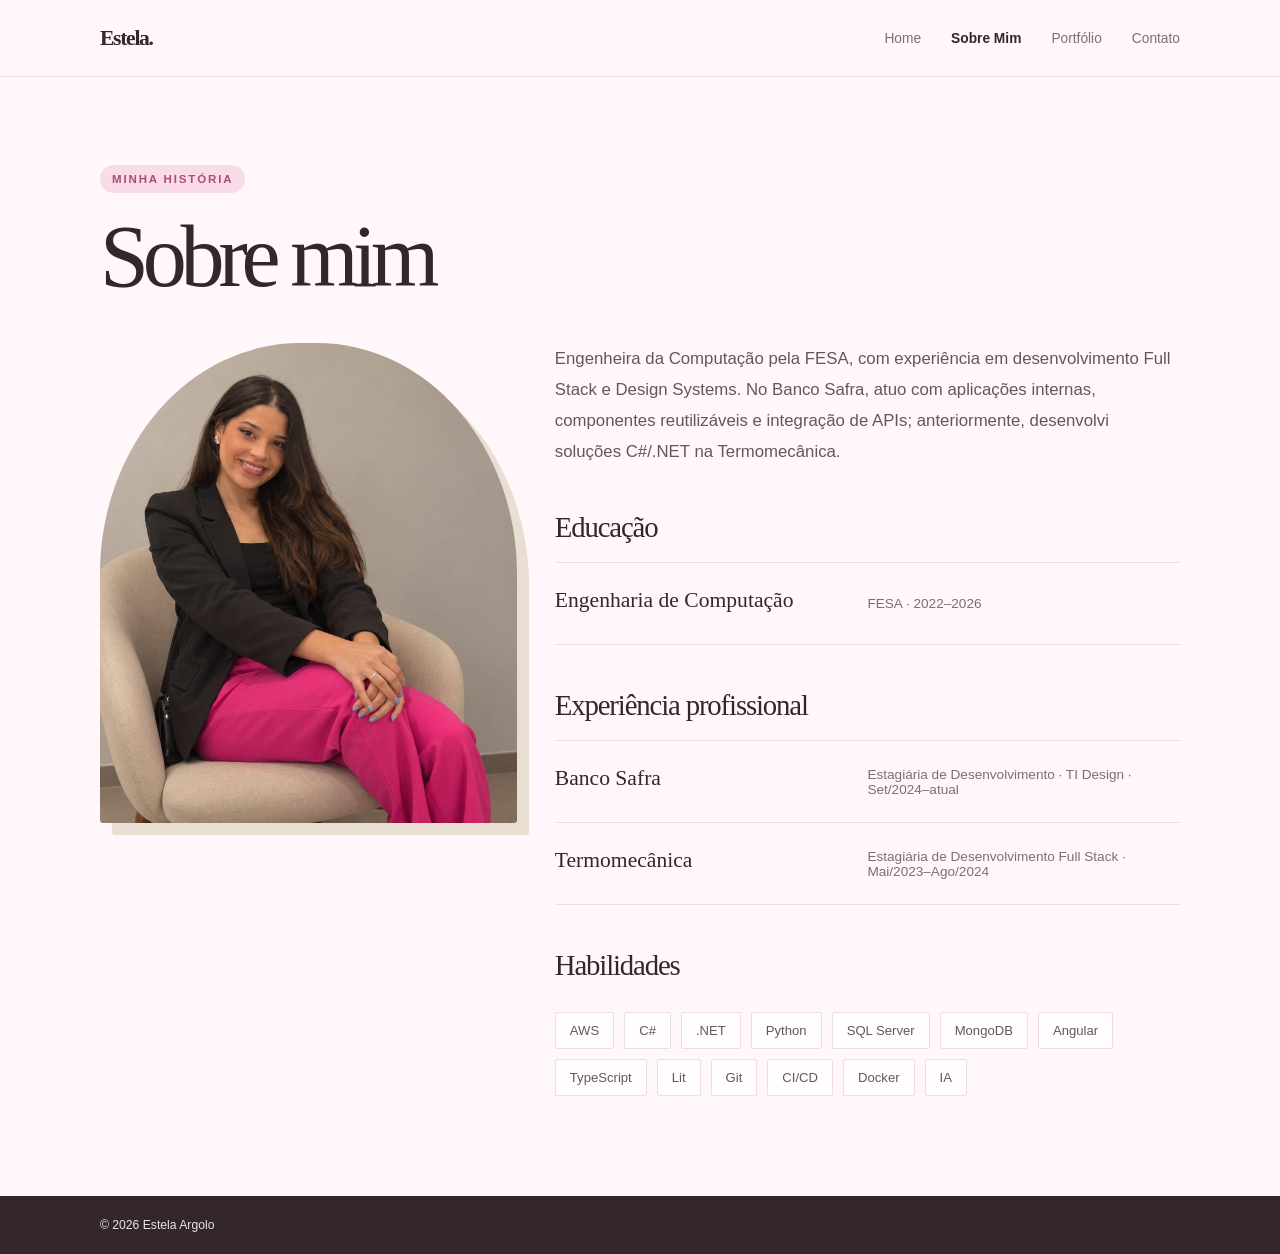
==== about.html @ c6b16951 "Atualiza conteúdo e layout do portfolio" ====
<!DOCTYPE html>
<html lang="pt-BR">
<head>
    <meta charset="UTF-8">
    <meta name="viewport" content="width=device-width, initial-scale=1.0">
    <meta name="theme-color" content="#fff7fa">
    <meta name="description" content="Conheça a trajetória, experiência e habilidades de Estela Argolo.">
    <title>Sobre — Estela Argolo</title>
    <link rel="stylesheet" href="styles.css">
</head>
<body>
    <a class="skip-link" href="#conteudo">Pular para o conteúdo</a>
    <header class="site-header">
        <nav class="navigation container" aria-label="Navegação principal">
            <a class="brand" href="index.html" aria-label="Estela Argolo, início">Estela.</a>
            <ul class="nav-links">
                <li><a href="index.html">Home</a></li>
                <li><a href="about.html" aria-current="page">Sobre Mim</a></li>
                <li><a href="work.html">Portfólio</a></li>
                <li><a href="contact.html">Contato</a></li>
            </ul>
        </nav>
    </header>

    <main class="container page-main" id="conteudo">
        <header class="page-heading">
            <p class="section-kicker">Minha história</p>
            <h1>Sobre mim</h1>
        </header>
        <section class="about-layout" aria-labelledby="about-title">
            <h2 class="visually-hidden" id="about-title">Conheça Estela</h2>
            <img class="about-photo" src="assets/sobremim.jpeg" alt="Estela sentada em uma poltrona, vestindo blazer preto e calça rosa">
            <div class="about-details">
                <p class="about-copy">Engenheira da Computação pela FESA, com experiência em desenvolvimento Full Stack e Design Systems. No Banco Safra, atuo com aplicações internas, componentes reutilizáveis e integração de APIs; anteriormente, desenvolvi soluções C#/.NET na Termomecânica.</p>
                <h2 class="subheading">Educação</h2>
                <div class="experience-list">
                    <article class="experience-row">
                        <h3>Engenharia de Computação</h3>
                        <p>FESA · 2022–2026</p>
                    </article>
                </div>
                <h2 class="subheading">Experiência profissional</h2>
                <div class="experience-list">
                    <article class="experience-row">
                        <h3>Banco Safra</h3>
                        <p>Estagiária de Desenvolvimento · TI Design · Set/2024–atual</p>
                    </article>
                    <article class="experience-row">
                        <h3>Termomecânica</h3>
                        <p>Estagiária de Desenvolvimento Full Stack · Mai/2023–Ago/2024</p>
                    </article>
                </div>
                <h2 class="subheading">Habilidades</h2>
                <div class="skill-list" aria-label="Habilidades">
                    <span>AWS</span>
                    <span>C#</span>
                    <span>.NET</span>
                    <span>Python</span>
                    <span>SQL Server</span>
                    <span>MongoDB</span>
                    <span>Angular</span>
                    <span>TypeScript</span>
                    <span>Lit</span>
                    <span>Git</span>
                    <span>CI/CD</span>
                    <span>Docker</span>
                    <span>IA</span>
                </div>
            </div>
        </section>
    </main>

    <footer class="site-footer">
        <div class="container footer-inner">
            <p>© 2026 Estela Argolo</p>
        </div>
    </footer>
</body>
</html>
---- styles.css ----
:root {
            color-scheme: light;
            --paper: #fff7fa;
            --surface: #fffdfd;
            --ink: #34262d;
            --muted: #806d77;
            --line: #eedde5;
            --accent: #f2b9ce;
            --accent-strong: #e77ca3;
            --accent-dark: #a94f74;
            --sand: #e8ded1;
            --sand-light: #f4eee7;
            --serif: Georgia, "Times New Roman", serif;
            --sans: "Segoe UI", Arial, sans-serif;
            --content: 1080px;
        }

        *, *::before, *::after {
            box-sizing: border-box;
        }

        html {
            scroll-behavior: smooth;
            scroll-padding-top: 90px;
        }

        body {
            margin: 0;
            background: var(--paper);
            color: var(--ink);
            font-family: var(--sans);
            -webkit-font-smoothing: antialiased;
        }

        a {
            color: inherit;
        }

        a:focus-visible {
            outline: 3px solid var(--accent-dark);
            outline-offset: 4px;
        }

        .skip-link {
            position: absolute;
            top: 12px;
            left: 12px;
            z-index: 5;
            transform: translateY(-160%);
            padding: 10px 14px;
            background: var(--ink);
            color: white;
        }

        .skip-link:focus {
            transform: translateY(0);
        }

        .container {
            width: min(var(--content), calc(100% - 64px));
            margin-inline: auto;
        }

        .site-header {
            position: sticky;
            top: 0;
            z-index: 4;
            border-bottom: 1px solid rgb(32 34 31 / 9%);
            background: rgb(255 247 250 / 92%);
            backdrop-filter: blur(14px);
        }

        .navigation {
            min-height: 76px;
            display: flex;
            align-items: center;
            justify-content: space-between;
            gap: 24px;
        }

        .brand {
            text-decoration: none;
            font-family: var(--serif);
            font-size: 1.35rem;
            font-weight: 700;
            letter-spacing: -0.06em;
        }

        .nav-links {
            display: flex;
            align-items: center;
            gap: clamp(14px, 2.4vw, 30px);
            margin: 0;
            padding: 0;
            list-style: none;
        }

        .nav-links a {
            color: var(--muted);
            font-size: 0.86rem;
            text-decoration: none;
            transition: color 160ms ease;
        }

        .nav-links a:hover {
            color: var(--ink);
        }

        .nav-links a[aria-current="page"] {
            color: var(--ink);
            font-weight: 700;
        }

        .content-section {
            position: relative;
            padding-block: 82px;
            border-top: 1px solid var(--line);
        }

        .soft-section {
            background: linear-gradient(120deg, #f8edf0, var(--sand-light));
        }

        .section-heading {
            display: flex;
            align-items: end;
            justify-content: space-between;
            gap: 24px;
            margin-bottom: 36px;
        }

        .section-heading h2 {
            margin: 0;
            font-family: var(--serif);
            font-size: clamp(2.35rem, 5vw, 3.7rem);
            font-weight: 400;
            letter-spacing: -0.06em;
            line-height: 1;
        }

        .section-kicker,
        .eyebrow {
            width: fit-content;
            padding: 8px 12px;
            border-radius: 999px;
            background: #f9dce7;
        }

        .text-link {
            display: inline-flex;
            align-items: center;
            gap: 8px;
            color: var(--accent-dark);
            font-size: 0.86rem;
            font-weight: 650;
            text-decoration-thickness: 1px;
            text-underline-offset: 4px;
        }

        .button-disabled {
            border-color: var(--line);
            background: transparent;
            color: var(--muted);
            cursor: not-allowed;
        }

        .trajectory-grid {
            display: grid;
            grid-template-columns: repeat(2, minmax(0, 1fr));
            gap: 54px;
        }

        .trajectory-column > h3 {
            margin: 0 0 18px;
            font-family: var(--serif);
            font-size: 1.8rem;
            font-weight: 400;
            letter-spacing: -0.04em;
        }

        .timeline-entry {
            position: relative;
            padding: 18px 0;
            padding-left: 16px;
            border-top: 1px solid var(--line);
        }

        .timeline-entry::before {
            position: absolute;
            top: 21px;
            left: 0;
            width: 6px;
            height: 6px;
            border-radius: 50%;
            background: var(--accent-strong);
            content: "";
        }

        .timeline-entry h4 {
            margin: 0 0 7px;
            font-size: 1rem;
            font-weight: 650;
        }

        .timeline-entry p {
            margin: 0;
            color: var(--muted);
            font-size: 0.87rem;
            line-height: 1.6;
        }

        .service-grid {
            display: grid;
            grid-template-columns: repeat(3, minmax(0, 1fr));
            gap: 16px;
        }

        .service-card {
            position: relative;
            min-height: 220px;
            padding: 26px;
            border: 1px solid var(--line);
            background: linear-gradient(145deg, #fffdfd 55%, #fceaf0 78%, var(--sand-light));
            transition: transform 180ms ease, border-color 180ms ease;
        }

        .service-card:hover {
            transform: translateY(-4px);
            border-color: var(--accent-strong);
        }

        .service-number {
            width: 36px;
            height: 36px;
            display: inline-grid;
            place-items: center;
            border-radius: 50%;
            background: var(--accent-strong);
            color: white;
            font-size: 0.72rem;
            font-weight: 700;
            letter-spacing: 0.12em;
        }

        .service-card h3 {
            margin: 34px 0 10px;
            font-family: var(--serif);
            font-size: 1.45rem;
            font-weight: 400;
            letter-spacing: -0.03em;
        }

        .service-card p {
            margin: 0;
            color: var(--muted);
            font-size: 0.87rem;
            line-height: 1.65;
        }

        .page-main {
            min-height: calc(100vh - 145px);
            padding-block: 88px 100px;
        }

        .page-heading {
            margin-bottom: 42px;
        }

        .page-heading h1 {
            margin: 0;
            font-family: var(--serif);
            font-size: clamp(3rem, 7vw, 5.5rem);
            font-weight: 400;
            letter-spacing: -0.07em;
            line-height: 1;
        }

        .page-heading .section-intro {
            margin-top: 18px;
        }

        .hero {
            position: relative;
            isolation: isolate;
            min-height: 590px;
            display: grid;
            grid-template-columns: minmax(0, 1.3fr) minmax(230px, 0.7fr);
            align-items: center;
            gap: 64px;
            padding-block: 92px 104px;
        }

        .hero::before,
        .hero::after {
            position: absolute;
            z-index: -1;
            pointer-events: none;
            content: "";
        }

        .hero::before {
            top: 48px;
            right: 0;
            width: clamp(260px, 38vw, 460px);
            height: clamp(280px, 39vw, 430px);
            border-radius: 45% 55% 65% 35% / 41% 45% 55% 59%;
            background: linear-gradient(145deg, #f8d4e1 8%, #edb8bf 55%, var(--sand) 100%);
            opacity: 0.68;
            transform: rotate(8deg);
        }

        .hero::after {
            top: 66px;
            right: min(31vw, 365px);
            width: 28px;
            height: 28px;
            border-radius: 50%;
            background: var(--accent-strong);
            box-shadow: 30px 30px 0 -9px #f2bfd1;
        }

        .eyebrow, .section-kicker {
            margin: 0 0 20px;
            color: var(--accent-dark);
            font-size: 0.72rem;
            font-weight: 700;
            letter-spacing: 0.16em;
            text-transform: uppercase;
        }

        .hero h1 {
            max-width: 700px;
            margin: 0;
            font-family: var(--serif);
            font-size: clamp(3.1rem, 6.8vw, 5.7rem);
            font-weight: 400;
            letter-spacing: -0.075em;
            line-height: 0.98;
        }

        .hero h1 span {
            color: var(--accent-dark);
            font-style: italic;
        }

        .hero-actions {
            display: flex;
            flex-wrap: wrap;
            gap: 12px;
            margin-top: 32px;
        }

        .button {
            min-height: 48px;
            display: inline-flex;
            align-items: center;
            justify-content: center;
            gap: 9px;
            padding: 0 19px;
            border: 1px solid var(--ink);
            border-radius: 3px;
            background: var(--ink);
            color: white;
            font-size: 0.85rem;
            font-weight: 650;
            text-decoration: none;
            transition: transform 160ms ease, background 160ms ease;
        }

        .button:hover {
            transform: translateY(-2px);
            background: #383b35;
        }

        .button-secondary {
            background: transparent;
            color: var(--ink);
        }

        .button-secondary:hover {
            background: white;
        }

        .social-links {
            display: flex;
            flex-wrap: wrap;
            align-items: center;
            gap: 12px;
            margin-top: 27px;
        }

        .social-links a {
            width: 42px;
            height: 42px;
            display: inline-grid;
            place-items: center;
            border: 1px solid var(--line);
            border-radius: 50%;
            background: var(--surface);
            color: var(--accent-dark);
            transition: color 160ms ease, background 160ms ease, transform 160ms ease;
        }

        .social-links a:hover {
            transform: translateY(-2px);
            background: var(--accent-dark);
            color: white;
        }

        .social-links svg {
            width: 20px;
            height: 20px;
            fill: currentColor;
        }

        .portrait {
            width: min(100%, 310px);
            aspect-ratio: 0.83;
            overflow: hidden;
            border-radius: 48% 48% 4px 4px;
            box-shadow: 13px 13px 0 rgb(232 222 209 / 92%);
            justify-self: end;
        }

        .portrait img {
            width: 100%;
            height: 100%;
            display: block;
            object-fit: cover;
            object-position: center 35%;
        }

        .section-intro {
            max-width: 390px;
            margin: 0;
            color: var(--muted);
            font-size: 0.95rem;
            line-height: 1.7;
        }

        .project-grid {
            display: grid;
            grid-template-columns: repeat(2, minmax(0, 1fr));
            gap: 18px;
        }

        .project-card {
            min-height: 310px;
            display: flex;
            flex-direction: column;
            justify-content: space-between;
            padding: clamp(24px, 4vw, 38px);
            border: 1px solid var(--line);
            background: var(--surface);
            transition: transform 180ms ease, border-color 180ms ease;
        }

        .project-card:first-child {
            border-top: 4px solid var(--accent-strong);
            background: linear-gradient(150deg, #fffdfd 55%, #fceaf0 78%, var(--sand-light));
        }

        .project-feature {
            grid-column: 1 / -1;
            display: grid;
            grid-template-columns: minmax(0, 1fr) auto;
            align-items: start;
            column-gap: 24px;
        }

        .project-feature > div:first-child {
            grid-column: 1 / -1;
        }

        .project-feature h2 {
            margin-top: 22px;
        }

        .project-feature > div:first-child p {
            max-width: 720px;
        }

        .project-home-gallery {
            display: grid;
            grid-template-columns: repeat(2, minmax(0, 1fr));
            gap: 12px;
            margin-block: 22px;
        }

        .project-home-gallery a {
            min-width: 0;
            height: 190px;
            display: grid;
            place-items: center;
            overflow: hidden;
            border: 1px solid var(--line);
            background: var(--sand-light);
        }

        .project-home-gallery img {
            width: 100%;
            height: 100%;
            display: block;
            object-fit: contain;
            transition: transform 200ms ease;
        }

        .project-home-gallery a:hover img {
            transform: scale(1.035);
        }

        .project-home-actions {
            display: flex;
            flex-wrap: wrap;
            gap: 16px;
        }

        .project-carousel {
            min-width: 0;
            margin-block: 22px;
        }

        .carousel-viewport {
            display: grid;
            aspect-ratio: 16 / 9;
            overflow: hidden;
            border: 1px solid var(--line);
            background: var(--sand-light);
        }

        .carousel-slide {
            position: relative;
            grid-area: 1 / 1;
            min-width: 0;
            min-height: 0;
            display: grid;
            margin: 0;
            opacity: 0;
            visibility: hidden;
            transition: opacity 350ms ease, visibility 350ms ease;
        }

        .carousel-slide.is-active {
            z-index: 1;
            opacity: 1;
            visibility: visible;
        }

        .carousel-slide > a {
            min-width: 0;
            min-height: 0;
            display: grid;
            place-items: center;
            overflow: hidden;
        }

        .carousel-slide img {
            width: 100%;
            height: 100%;
            display: block;
            object-fit: contain;
        }

        .carousel-slide figcaption {
            position: absolute;
            right: 10px;
            bottom: 10px;
            max-width: calc(100% - 20px);
            padding: 6px 10px;
            border: 1px solid rgb(238 221 229 / 90%);
            border-radius: 999px;
            background: rgb(255 253 253 / 94%);
            color: var(--ink);
            font-size: 0.72rem;
            line-height: 1.3;
        }

        .carousel-controls {
            display: flex;
            align-items: center;
            justify-content: center;
            gap: 12px;
            padding-top: 12px;
        }

        .carousel-indicators {
            display: flex;
            align-items: center;
            gap: 7px;
        }

        .carousel-dot {
            width: 9px;
            height: 9px;
            padding: 0;
            border: 0;
            border-radius: 50%;
            background: #d9cbd1;
            cursor: pointer;
        }

        .carousel-dot.is-active {
            background: var(--accent-dark);
            transform: scale(1.2);
        }

        .project-gallery {
            grid-column: 1 / -1;
            display: grid;
            grid-template-columns: repeat(2, minmax(0, 1fr));
            gap: 16px;
            margin-top: 26px;
        }

        .project-nexora .project-gallery {
            grid-template-columns: minmax(0, 1fr);
        }

        .project-figure {
            min-width: 0;
            margin: 0;
        }

        .project-image-link {
            min-height: 220px;
            display: grid;
            place-items: center;
            overflow: hidden;
            border: 1px solid var(--line);
            background: var(--sand-light);
        }

        .project-image-link img {
            width: 100%;
            height: 100%;
            max-height: 360px;
            display: block;
            object-fit: contain;
            transition: transform 200ms ease;
        }

        .project-image-link:hover img {
            transform: scale(1.025);
        }

        .project-figure figcaption {
            margin-top: 9px;
            color: var(--muted);
            font-size: 0.78rem;
        }

        .project-feature .project-tags {
            grid-column: 1;
            align-self: center;
        }

        .project-github-link {
            grid-column: 2;
            align-self: center;
            white-space: nowrap;
        }

        .project-actions {
            grid-column: 2;
            display: flex;
            flex-wrap: wrap;
            align-items: center;
            justify-content: flex-end;
            gap: 10px 16px;
        }

        .project-card:hover {
            transform: translateY(-4px);
            border-color: #dda0b8;
        }

        .project-index {
            color: var(--accent-dark);
            font-size: 0.72rem;
            font-weight: 700;
            letter-spacing: 0.12em;
        }

        .project-card h2,
        .project-card h3 {
            margin: 45px 0 11px;
            font-family: var(--serif);
            font-size: clamp(1.7rem, 3vw, 2.35rem);
            font-weight: 400;
            letter-spacing: -0.04em;
        }

        .project-card p {
            max-width: 390px;
            margin: 0;
            color: var(--muted);
            font-size: 0.9rem;
            line-height: 1.65;
        }

        .project-tags {
            display: flex;
            flex-wrap: wrap;
            gap: 8px;
            margin-top: 25px;
        }

        .project-tags span, .skill-list span {
            padding: 7px 10px;
            border: 1px solid var(--line);
            border-radius: 2px;
            color: #68545e;
            font-size: 0.72rem;
        }

        .placeholder-label {
            color: #a0808e;
            font-style: italic;
        }

        .experience-list {
            border-top: 1px solid var(--line);
        }

        .experience-row {
            display: grid;
            grid-template-columns: 1fr 1fr auto;
            align-items: center;
            gap: 24px;
            padding: 25px 0;
            border-bottom: 1px solid var(--line);
        }

        .experience-row h3 {
            margin: 0 0 6px;
            font-family: var(--serif);
            font-size: 1.35rem;
            font-weight: 400;
        }

        .experience-row p, .experience-row time {
            margin: 0;
            color: var(--muted);
            font-size: 0.85rem;
        }

        .about-layout {
            display: grid;
            grid-template-columns: minmax(250px, 0.8fr) minmax(0, 1.2fr);
            gap: 38px;
            align-items: start;
        }

        .about-layout .section-heading {
            display: block;
            margin: 0;
        }

        .about-details {
            min-width: 0;
        }

        .subheading {
            margin: 44px 0 18px;
            font-family: var(--serif);
            font-size: 1.8rem;
            font-weight: 400;
            letter-spacing: -0.04em;
        }

        .visually-hidden {
            position: absolute;
            width: 1px;
            height: 1px;
            overflow: hidden;
            clip: rect(0, 0, 0, 0);
            white-space: nowrap;
            clip-path: inset(50%);
        }

        .about-copy {
            max-width: 620px;
            margin: 0;
            color: #68545e;
            font-size: 1.05rem;
            line-height: 1.85;
        }

        .about-photo {
            width: 100%;
            max-height: 480px;
            aspect-ratio: 0.78;
            display: block;
            border-radius: 48% 48% 3px 3px;
            box-shadow: 12px 12px 0 var(--sand);
            object-fit: cover;
            object-position: center 38%;
        }

        .skill-list {
            display: flex;
            flex-wrap: wrap;
            gap: 10px;
            margin-top: 30px;
        }

        .skill-list span {
            padding: 10px 14px;
            background: var(--surface);
            font-size: 0.82rem;
        }

        .contact-section {
            position: relative;
            overflow: hidden;
            width: 100%;
            padding-block: 82px 96px;
            background: linear-gradient(115deg, #f6d5e2 0%, #f8e8e8 56%, #eee4d8 100%);
        }

        .contact-section::after {
            position: absolute;
            top: -85px;
            right: 5%;
            width: 230px;
            height: 230px;
            border: 28px solid rgb(231 124 163 / 22%);
            border-radius: 50%;
            content: "";
            pointer-events: none;
        }

        .contact-page {
            min-height: calc(100vh - 145px);
            display: flex;
            align-items: center;
        }

        .contact-layout {
            position: relative;
            z-index: 1;
            display: flex;
            align-items: end;
            justify-content: space-between;
            gap: 32px;
        }

        .contact-layout h1,
        .contact-layout h2 {
            max-width: 620px;
            margin: 0;
            font-family: var(--serif);
            font-size: clamp(2.8rem, 7vw, 5.4rem);
            font-weight: 400;
            letter-spacing: -0.07em;
            line-height: 1;
        }

        .contact-layout p {
            max-width: 370px;
            margin: 18px 0 0;
            color: #765d68;
            line-height: 1.7;
        }

        .contact-links {
            display: flex;
            flex-wrap: wrap;
            gap: 10px;
            justify-content: flex-end;
        }

        .site-footer {
            padding-block: 22px;
            background: var(--ink);
            color: #e6e7df;
            font-size: 0.76rem;
        }

        .footer-inner {
            display: flex;
            justify-content: space-between;
            gap: 20px;
        }

        .site-footer p {
            margin: 0;
        }

        @media (max-width: 820px) {
            .container {
                width: min(100% - 40px, var(--content));
            }

            .navigation {
                min-height: 68px;
            }

            .nav-links {
                gap: 16px;
            }

            .nav-links a {
                font-size: 0.78rem;
            }

            .hero {
                min-height: auto;
                grid-template-columns: 1fr;
                gap: 36px;
                padding-block: 76px 80px;
            }

            .hero::before {
                top: auto;
                bottom: 86px;
                right: 0;
                width: clamp(200px, 44vw, 340px);
                height: clamp(220px, 48vw, 360px);
            }

            .hero::after {
                top: auto;
                bottom: min(108vw, 410px);
                right: 52vw;
            }

            .portrait {
                width: min(58%, 230px);
                justify-self: start;
            }

            .section {
                padding-block: 72px;
            }

            .section-heading {
                align-items: start;
                flex-direction: column;
                gap: 14px;
            }

            .project-grid {
                grid-template-columns: 1fr;
            }

            .trajectory-grid {
                grid-template-columns: 1fr;
                gap: 32px;
            }

            .service-grid {
                grid-template-columns: 1fr;
            }

            .project-feature {
                grid-column: auto;
            }

            .project-card {
                min-height: 275px;
            }

            .experience-row {
                grid-template-columns: 1fr auto;
                gap: 8px 16px;
            }

            .experience-row p {
                grid-column: 1;
            }

            .experience-row time {
                grid-column: 2;
                grid-row: 1 / span 2;
                text-align: right;
            }

            .about-layout {
                grid-template-columns: 1fr;
            }

            .project-gallery {
                grid-template-columns: 1fr;
            }

            .project-home-gallery a {
                height: 150px;
            }

            .project-feature .project-tags,
            .project-github-link,
            .project-actions {
                grid-column: 1 / -1;
            }

            .project-github-link,
            .project-actions {
                justify-self: start;
                justify-content: flex-start;
                gap: 25px;
            }

            .content-section {
                padding-block: 64px;
            }

            .page-main {
                padding-block: 70px 80px;
            }

            .about-photo {
                width: min(100%, 360px);
                max-height: 430px;
            }

            .contact-layout {
                align-items: start;
                flex-direction: column;
            }

            .contact-links {
                justify-content: flex-start;
            }
        }

        @media (max-width: 420px) {
            .container {
                width: calc(100% - 32px);
            }

            .navigation {
                align-items: flex-start;
                flex-direction: column;
                justify-content: center;
                gap: 7px;
                padding-block: 10px;
            }

            .nav-links {
                gap: 10px;
                width: 100%;
                justify-content: space-between;
            }

            .nav-links a {
                font-size: 0.75rem;
            }

            .hero h1 {
                font-size: clamp(2.7rem, 13vw, 3.4rem);
            }

            .hero::before {
                top: auto;
                bottom: 72px;
                right: 0;
                width: 210px;
                height: 230px;
                opacity: 0.48;
            }

            .hero-actions .button {
                flex: 1;
                padding-inline: 12px;
                font-size: 0.78rem;
            }

            .footer-inner {
                flex-direction: column;
            }
        }

        @media (prefers-reduced-motion: reduce) {
            *, *::before, *::after {
                scroll-behavior: auto !important;
                transition-duration: 0.01ms !important;
            }

            .carousel-slide {
                transition: none;
            }
        }
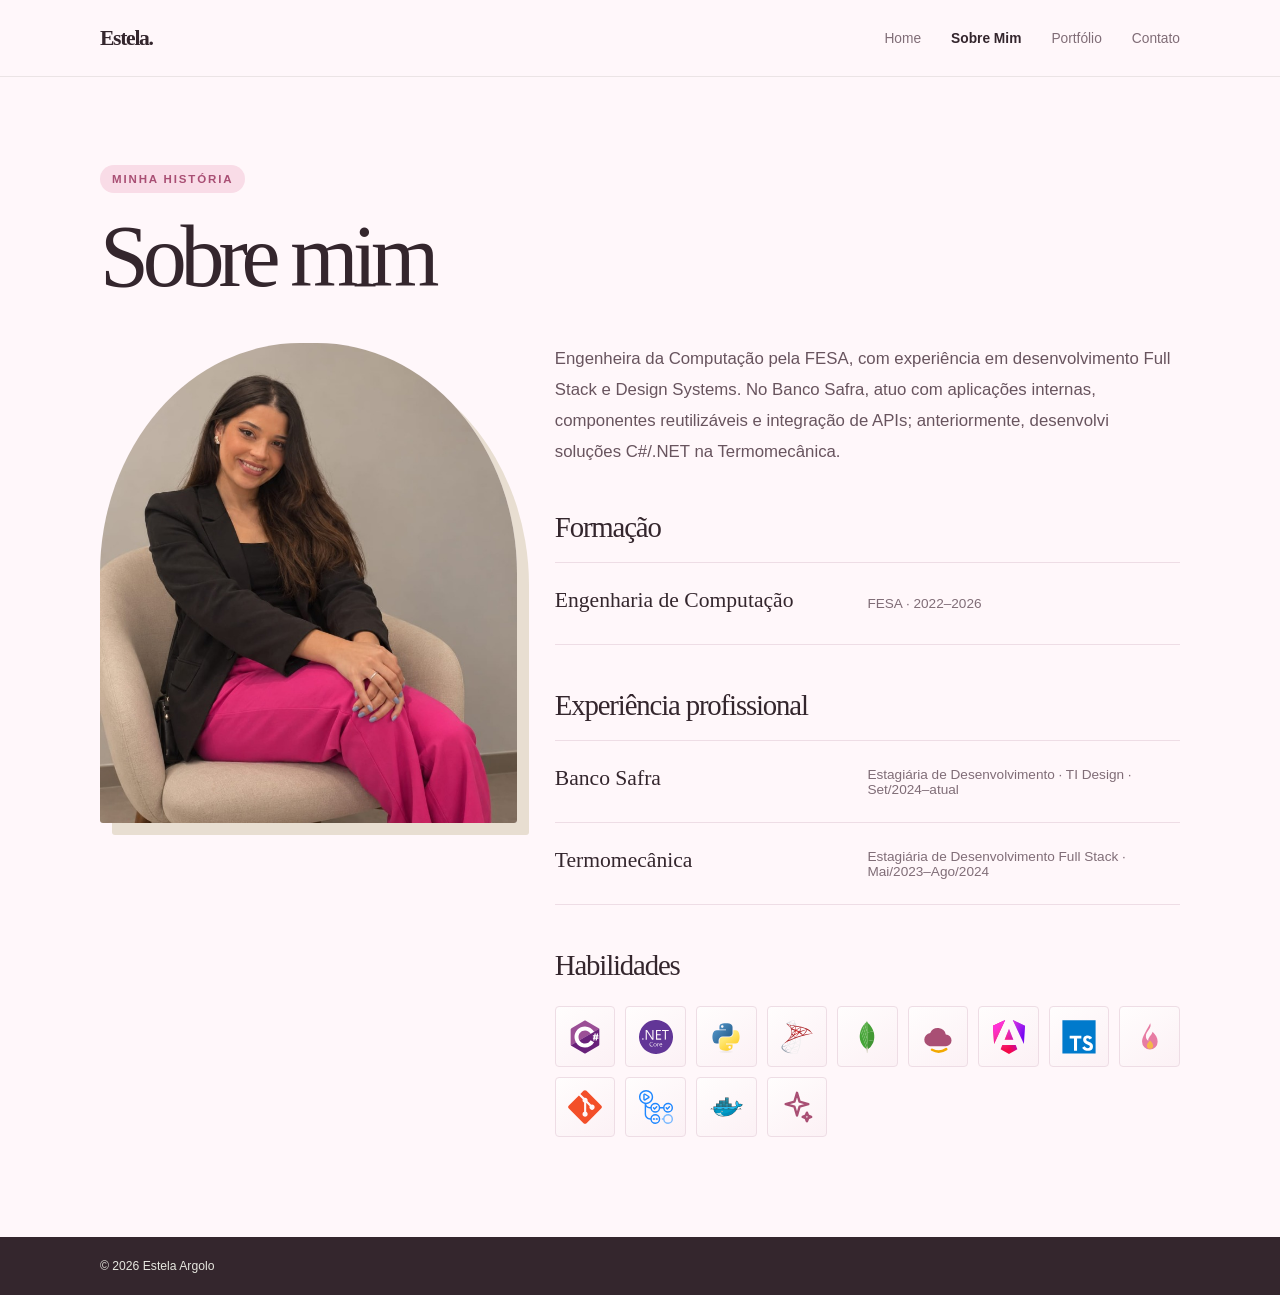
==== commit 89567b33: "Atualiza conteúdo e layout do portfolio" ====
--- a/about.html
+++ b/about.html
@@ -32,7 +32,7 @@
             <img class="about-photo" src="assets/sobremim.jpeg" alt="Estela sentada em uma poltrona, vestindo blazer preto e calça rosa">
             <div class="about-details">
                 <p class="about-copy">Engenheira da Computação pela FESA, com experiência em desenvolvimento Full Stack e Design Systems. No Banco Safra, atuo com aplicações internas, componentes reutilizáveis e integração de APIs; anteriormente, desenvolvi soluções C#/.NET na Termomecânica.</p>
-                <h2 class="subheading">Educação</h2>
+                <h2 class="subheading">Formação</h2>
                 <div class="experience-list">
                     <article class="experience-row">
                         <h3>Engenharia de Computação</h3>
@@ -51,20 +51,26 @@
                     </article>
                 </div>
                 <h2 class="subheading">Habilidades</h2>
-                <div class="skill-list" aria-label="Habilidades">
-                    <span>AWS</span>
-                    <span>C#</span>
-                    <span>.NET</span>
-                    <span>Python</span>
-                    <span>SQL Server</span>
-                    <span>MongoDB</span>
-                    <span>Angular</span>
-                    <span>TypeScript</span>
-                    <span>Lit</span>
-                    <span>Git</span>
-                    <span>CI/CD</span>
-                    <span>Docker</span>
-                    <span>IA</span>
+                <div class="skill-list" role="list" aria-label="Habilidades técnicas">
+                    <span class="skill-item" role="listitem" tabindex="0" aria-label="C#" data-tooltip="C#"><img class="skill-icon" src="assets/skills/csharp.svg" alt=""></span>
+                    <span class="skill-item" role="listitem" tabindex="0" aria-label=".NET" data-tooltip=".NET"><img class="skill-icon" src="assets/skills/dotnet.svg" alt=""></span>
+                    <span class="skill-item" role="listitem" tabindex="0" aria-label="Python" data-tooltip="Python"><img class="skill-icon" src="assets/skills/python.svg" alt=""></span>
+                    <span class="skill-item" role="listitem" tabindex="0" aria-label="SQL Server" data-tooltip="SQL Server"><img class="skill-icon" src="assets/skills/sql-server.svg" alt=""></span>
+                    <span class="skill-item" role="listitem" tabindex="0" aria-label="MongoDB" data-tooltip="MongoDB"><img class="skill-icon" src="assets/skills/mongodb.svg" alt=""></span>
+                    <span class="skill-item" role="listitem" tabindex="0" aria-label="AWS" data-tooltip="AWS">
+                        <svg class="skill-icon" aria-hidden="true" viewBox="0 0 24 24"><path fill="currentColor" d="M6.2 18.5h11.2a4.1 4.1 0 0 0 .1-8.2 5.8 5.8 0 0 0-11-1.1 4.7 4.7 0 0 0-.3 9.3Z"/><path d="M7.8 21c3.2 1.8 7.1 1.5 10-.4" fill="none" stroke="#f2a900" stroke-linecap="round" stroke-width="1.8"/></svg>
+                    </span>
+                    <span class="skill-item" role="listitem" tabindex="0" aria-label="Angular" data-tooltip="Angular"><img class="skill-icon" src="assets/skills/angular.svg" alt=""></span>
+                    <span class="skill-item" role="listitem" tabindex="0" aria-label="TypeScript" data-tooltip="TypeScript"><img class="skill-icon" src="assets/skills/typescript.svg" alt=""></span>
+                    <span class="skill-item" role="listitem" tabindex="0" aria-label="Lit" data-tooltip="Lit">
+                        <svg class="skill-icon" aria-hidden="true" viewBox="0 0 24 24" fill="none"><path d="M12.2 2.3C13.5 6.2 9.1 7.7 9.1 11.4c0 1.4.7 2.5 1.7 3.2-.4-2.3 2.5-3.7 3-6.3 2.1 2.1 3.6 4.1 3.6 7a5.5 5.5 0 1 1-11 0c0-3.2 2.1-6.1 5.8-13Z" fill="#e77ca3"/><path d="M12 14.4c-1.1 1.3-2.2 2.1-2.2 3.7a2.2 2.2 0 0 0 4.4 0c0-1.4-.9-2.6-2.2-3.7Z" fill="#f4b84a"/></svg>
+                    </span>
+                    <span class="skill-item" role="listitem" tabindex="0" aria-label="Git" data-tooltip="Git"><img class="skill-icon" src="assets/skills/git.svg" alt=""></span>
+                    <span class="skill-item" role="listitem" tabindex="0" aria-label="CI/CD" data-tooltip="CI/CD"><img class="skill-icon" src="assets/skills/github-actions.svg" alt=""></span>
+                    <span class="skill-item" role="listitem" tabindex="0" aria-label="Docker" data-tooltip="Docker"><img class="skill-icon" src="assets/skills/docker.svg" alt=""></span>
+                    <span class="skill-item" role="listitem" tabindex="0" aria-label="Inteligência Artificial" data-tooltip="Inteligência Artificial">
+                        <svg class="skill-icon" aria-hidden="true" viewBox="0 0 24 24" fill="none" stroke="currentColor" stroke-linecap="round" stroke-linejoin="round" stroke-width="1.7"><path d="m12 2 1.8 6.2L20 10l-6.2 1.8L12 18l-1.8-6.2L4 10l6.2-1.8L12 2Z"/><path d="m19 16 .9 2.1L22 19l-2.1.9L19 22l-.9-2.1L16 19l2.1-.9L19 16Z"/></svg>
+                    </span>
                 </div>
             </div>
         </section>
--- a/styles.css
+++ b/styles.css
@@ -705,7 +705,7 @@
             margin-top: 25px;
         }
 
-        .project-tags span, .skill-list span {
+        .project-tags > span {
             padding: 7px 10px;
             border: 1px solid var(--line);
             border-radius: 2px;
@@ -798,16 +798,70 @@
         }
 
         .skill-list {
-            display: flex;
-            flex-wrap: wrap;
+            display: grid;
+            grid-template-columns: repeat(auto-fill, minmax(58px, 1fr));
             gap: 10px;
-            margin-top: 30px;
-        }
-
-        .skill-list span {
-            padding: 10px 14px;
-            background: var(--surface);
-            font-size: 0.82rem;
+            margin-top: 24px;
+        }
+
+        .skill-item {
+            position: relative;
+            min-width: 0;
+            aspect-ratio: 1;
+            display: grid;
+            place-items: center;
+            border: 1px solid var(--line);
+            border-radius: 4px;
+            background: linear-gradient(145deg, var(--surface), #fcf1f5);
+            transition: transform 160ms ease, border-color 160ms ease, box-shadow 160ms ease;
+        }
+
+        .skill-item:hover,
+        .skill-item:focus-visible {
+            transform: translateY(-2px);
+            border-color: var(--accent-strong);
+            box-shadow: 0 6px 16px rgb(169 79 116 / 10%);
+        }
+
+        .skill-item:focus-visible {
+            outline: 2px solid var(--accent-dark);
+            outline-offset: 3px;
+        }
+
+        .skill-item::after {
+            position: absolute;
+            bottom: calc(100% + 8px);
+            left: 50%;
+            z-index: 2;
+            width: max-content;
+            max-width: min(180px, 70vw);
+            padding: 7px 10px;
+            border-radius: 3px;
+            background: var(--ink);
+            color: #fff;
+            content: attr(data-tooltip);
+            font-size: 0.72rem;
+            line-height: 1.3;
+            text-align: center;
+            white-space: normal;
+            opacity: 0;
+            pointer-events: none;
+            transform: translate(-50%, 4px);
+            transition: opacity 140ms ease, transform 140ms ease;
+        }
+
+        .skill-item:hover::after,
+        .skill-item:focus-visible::after {
+            opacity: 1;
+            transform: translate(-50%, 0);
+        }
+
+        .skill-icon {
+            width: 34px;
+            height: 34px;
+            display: block;
+            object-fit: contain;
+            color: var(--accent-dark);
         }
 
         .contact-section {
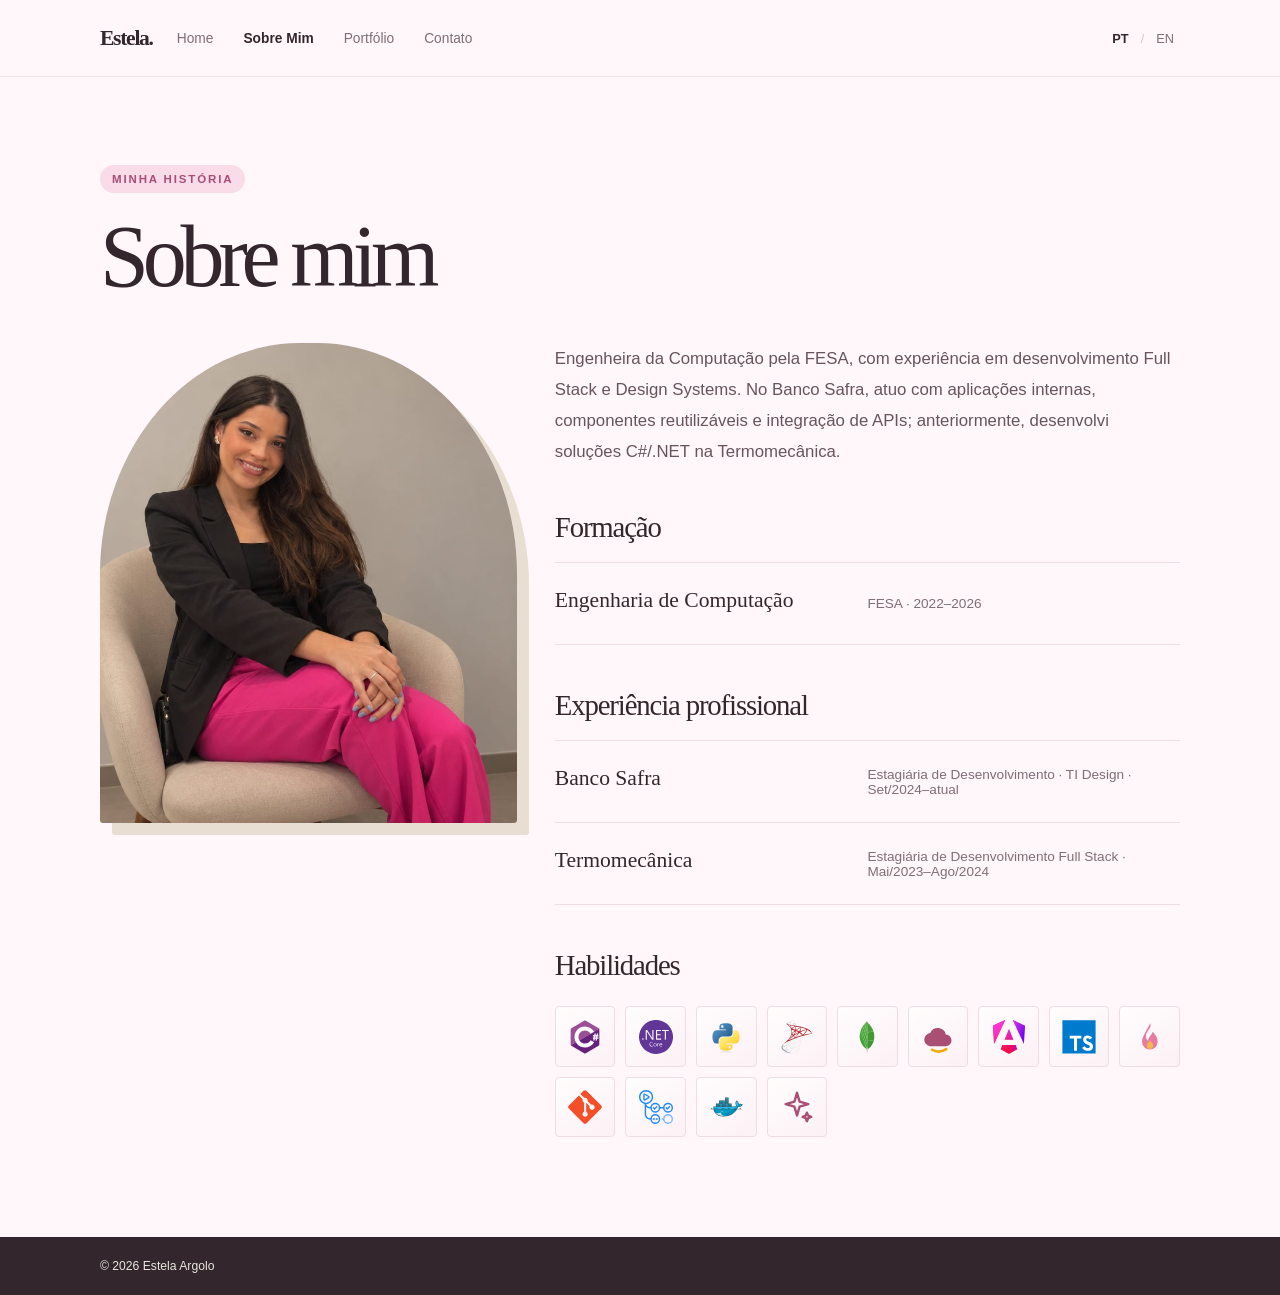
==== commit 7a0ab3a4: "Add complete bilingual translation system to all pages (PT/EN) - Fixed and cleaned up translations.j" ====
--- a/about.html
+++ b/about.html
@@ -7,6 +7,7 @@
     <meta name="description" content="Conheça a trajetória, experiência e habilidades de Estela Argolo.">
     <title>Sobre — Estela Argolo</title>
     <link rel="stylesheet" href="styles.css">
+    <script src="translations.js"></script>
 </head>
 <body>
     <a class="skip-link" href="#conteudo">Pular para o conteúdo</a>
@@ -14,43 +15,48 @@
         <nav class="navigation container" aria-label="Navegação principal">
             <a class="brand" href="index.html" aria-label="Estela Argolo, início">Estela.</a>
             <ul class="nav-links">
-                <li><a href="index.html">Home</a></li>
-                <li><a href="about.html" aria-current="page">Sobre Mim</a></li>
-                <li><a href="work.html">Portfólio</a></li>
-                <li><a href="contact.html">Contato</a></li>
+                <li><a href="index.html" data-i18n="navHome">Home</a></li>
+                <li><a href="about.html" aria-current="page" data-i18n="navAbout">Sobre Mim</a></li>
+                <li><a href="work.html" data-i18n="navWork">Portfólio</a></li>
+                <li><a href="contact.html" data-i18n="navContact">Contato</a></li>
             </ul>
+            <div class="language-selector">
+                <a href="#" class="lang-link active" data-lang="pt">PT</a>
+                <span>/</span>
+                <a href="#" class="lang-link" data-lang="en">EN</a>
+            </div>
         </nav>
     </header>
 
     <main class="container page-main" id="conteudo">
         <header class="page-heading">
-            <p class="section-kicker">Minha história</p>
-            <h1>Sobre mim</h1>
+            <p class="section-kicker" data-i18n="aboutMyStory">Minha história</p>
+            <h1 data-i18n="aboutTitle">Sobre mim</h1>
         </header>
         <section class="about-layout" aria-labelledby="about-title">
             <h2 class="visually-hidden" id="about-title">Conheça Estela</h2>
             <img class="about-photo" src="assets/sobremim.jpeg" alt="Estela sentada em uma poltrona, vestindo blazer preto e calça rosa">
             <div class="about-details">
-                <p class="about-copy">Engenheira da Computação pela FESA, com experiência em desenvolvimento Full Stack e Design Systems. No Banco Safra, atuo com aplicações internas, componentes reutilizáveis e integração de APIs; anteriormente, desenvolvi soluções C#/.NET na Termomecânica.</p>
-                <h2 class="subheading">Formação</h2>
+                <p class="about-copy" data-i18n="aboutCopy">Engenheira da Computação pela FESA, com experiência em desenvolvimento Full Stack e Design Systems. No Banco Safra, atuo com aplicações internas, componentes reutilizáveis e integração de APIs; anteriormente, desenvolvi soluções C#/.NET na Termomecânica.</p>
+                <h2 class="subheading" data-i18n="formation">Formação</h2>
                 <div class="experience-list">
                     <article class="experience-row">
-                        <h3>Engenharia de Computação</h3>
-                        <p>FESA · 2022–2026</p>
+                        <h3 data-i18n="educationDegree">Engenharia de Computação</h3>
+                        <p data-i18n="educationSchool">FESA · 2022–2026</p>
                     </article>
                 </div>
-                <h2 class="subheading">Experiência profissional</h2>
+                <h2 class="subheading" data-i18n="professionalExperience">Experiência profissional</h2>
                 <div class="experience-list">
                     <article class="experience-row">
-                        <h3>Banco Safra</h3>
-                        <p>Estagiária de Desenvolvimento · TI Design · Set/2024–atual</p>
+                        <h3 data-i18n="company1">Banco Safra</h3>
+                        <p data-i18n="company1Role">Estagiária de Desenvolvimento · TI Design · Set/2024–atual</p>
                     </article>
                     <article class="experience-row">
-                        <h3>Termomecânica</h3>
-                        <p>Estagiária de Desenvolvimento Full Stack · Mai/2023–Ago/2024</p>
+                        <h3 data-i18n="company2">Termomecânica</h3>
+                        <p data-i18n="company2Role">Estagiária de Desenvolvimento Full Stack · Mai/2023–Ago/2024</p>
                     </article>
                 </div>
-                <h2 class="subheading">Habilidades</h2>
+                <h2 class="subheading" data-i18n="skills">Habilidades</h2>
                 <div class="skill-list" role="list" aria-label="Habilidades técnicas">
                     <span class="skill-item" role="listitem" tabindex="0" aria-label="C#" data-tooltip="C#"><img class="skill-icon" src="assets/skills/csharp.svg" alt=""></span>
                     <span class="skill-item" role="listitem" tabindex="0" aria-label=".NET" data-tooltip=".NET"><img class="skill-icon" src="assets/skills/dotnet.svg" alt=""></span>
@@ -78,7 +84,7 @@
 
     <footer class="site-footer">
         <div class="container footer-inner">
-            <p>© 2026 Estela Argolo</p>
+            <p data-i18n="copyright">© 2026 Estela Argolo</p>
         </div>
     </footer>
 </body>
--- a/styles.css
+++ b/styles.css
@@ -111,6 +111,36 @@
             font-weight: 700;
         }
 
+        .language-selector {
+            display: flex;
+            align-items: center;
+            gap: 6px;
+            margin-left: auto;
+            font-size: 0.8rem;
+            font-weight: 500;
+        }
+
+        .language-selector a {
+            cursor: pointer;
+            text-decoration: none;
+            color: var(--muted);
+            transition: color 160ms ease;
+            padding: 4px 6px;
+        }
+
+        .language-selector a:hover {
+            color: var(--ink);
+        }
+
+        .language-selector a.active {
+            color: var(--ink);
+            font-weight: 700;
+        }
+
+        .language-selector span {
+            color: #ccc;
+        }
+
         .content-section {
             position: relative;
             padding-block: 82px;
@@ -444,6 +474,10 @@
             gap: 18px;
         }
 
+        .content-section .project-grid {
+            grid-template-columns: repeat(2, minmax(0, 1fr));
+        }
+
         .project-card {
             min-height: 310px;
             display: flex;
@@ -480,6 +514,10 @@
             max-width: 720px;
         }
 
+        .project-financeflow .project-gallery {
+            grid-template-columns: minmax(0, 1fr);
+        }
+
         .project-home-gallery {
             display: grid;
             grid-template-columns: repeat(2, minmax(0, 1fr));
@@ -525,7 +563,86 @@
             aspect-ratio: 16 / 9;
             overflow: hidden;
             border: 1px solid var(--line);
-            background: var(--sand-light);
+            background: #fff;
+        }
+
+        .project-home-carousel .carousel-viewport {
+            aspect-ratio: 1.8 / 1;
+        }
+
+        .project-financeflow-carousel .carousel-viewport {
+            aspect-ratio: 3 / 2;
+        }
+
+        .project-financeflow-carousel .carousel-viewport:has(.financeflow-pair-slide.is-active) {
+            aspect-ratio: 4 / 5;
+        }
+
+        .financeflow-pair-slide {
+            align-items: center;
+        }
+
+        .financeflow-screenshot-pair {
+            display: grid;
+            grid-template-columns: repeat(2, minmax(0, 1fr));
+            grid-template-rows: auto minmax(0, 1fr);
+            align-items: center;
+            gap: 8px 18px;
+            width: 100%;
+            height: 100%;
+            box-sizing: border-box;
+            padding: 10px 16px;
+        }
+
+        .financeflow-screenshot-pair a {
+            min-width: 0;
+            display: grid;
+            justify-items: center;
+            gap: 6px;
+            color: var(--muted);
+            font-size: 0.72rem;
+            line-height: 1.4;
+            text-decoration: none;
+        }
+
+        .financeflow-mobile-heading {
+            grid-column: 1 / -1;
+            display: grid;
+            gap: 2px;
+            justify-self: center;
+            text-align: center;
+        }
+
+        .financeflow-mobile-heading > span {
+            color: var(--accent-dark);
+            font-size: 0.62rem;
+            font-weight: 700;
+            letter-spacing: 0.14em;
+        }
+
+        .financeflow-mobile-heading > strong {
+            color: var(--ink);
+            font-family: var(--serif);
+            font-size: 1rem;
+            font-weight: 400;
+        }
+
+        .financeflow-phone {
+            width: min(100%, 190px);
+            box-sizing: border-box;
+            padding: 7px;
+            border: 1px solid #323c4b;
+            border-radius: 22px;
+            background: #111b2b;
+            box-shadow: 0 8px 20px rgb(20 28 40 / 18%);
+        }
+
+        .financeflow-screenshot-pair img {
+            width: 100%;
+            height: auto;
+            overflow: hidden;
+            border-radius: 15px;
+            display: block;
         }
 
         .carousel-slide {
@@ -998,6 +1115,10 @@
                 grid-template-columns: 1fr;
             }
 
+            .content-section .project-grid {
+                grid-template-columns: repeat(2, minmax(0, 1fr));
+            }
+
             .trajectory-grid {
                 grid-template-columns: 1fr;
                 gap: 32px;
@@ -1103,6 +1224,10 @@
 
             .hero h1 {
                 font-size: clamp(2.7rem, 13vw, 3.4rem);
+            }
+
+            .content-section .project-grid {
+                grid-template-columns: 1fr;
             }
 
             .hero::before {
@@ -1134,4 +1259,309 @@
             .carousel-slide {
                 transition: none;
             }
+        }
+
+        .project-grid,
+        .content-section .project-grid {
+            grid-template-columns: repeat(3, minmax(0, 1fr));
+            align-items: start;
+            gap: 42px 24px;
+        }
+
+        .project-card,
+        .project-card:first-child {
+            min-height: 0;
+            display: flex;
+            flex-direction: column;
+            justify-content: flex-start;
+            padding: 16px;
+            border: 1px solid var(--line);
+            border-radius: 9px;
+            background: var(--surface);
+            box-shadow: 0 5px 18px rgb(52 38 45 / 3%);
+            transition: transform 180ms ease, border-color 180ms ease, box-shadow 180ms ease;
+        }
+
+        .project-card:hover {
+            transform: translateY(-3px);
+            border-color: #e4c7d2;
+            box-shadow: 0 12px 28px rgb(52 38 45 / 8%);
+        }
+
+        .project-feature {
+            grid-column: auto;
+            display: flex;
+            align-items: stretch;
+            column-gap: 0;
+        }
+
+        .project-feature > div:first-child {
+            grid-column: auto;
+            order: 2;
+        }
+
+        .project-card > div:first-child {
+            order: 2;
+        }
+
+        .project-card h2,
+        .project-card h3 {
+            margin: 0 0 7px;
+            font-family: var(--sans);
+            font-size: clamp(1.12rem, 1.5vw, 1.3rem);
+            font-weight: 600;
+            letter-spacing: -0.025em;
+            line-height: 1.25;
+        }
+
+        .project-index {
+            display: none;
+        }
+
+        .project-card p,
+        .project-feature > div:first-child p {
+            max-width: none;
+            margin: 0;
+            color: var(--muted);
+            font-size: 0.84rem;
+            line-height: 1.65;
+        }
+
+        .project-carousel,
+        .project-gallery,
+        .project-preview {
+            order: 1;
+            width: 100%;
+            grid-column: auto;
+            margin: 0 0 17px;
+        }
+
+        .project-preview {
+            min-width: 0;
+            aspect-ratio: 1.62 / 1;
+            display: grid;
+            place-items: center;
+            overflow: hidden;
+            border: 1px solid #f0e8e7;
+            border-radius: 6px;
+            background: #f8f5f2;
+        }
+
+        .project-preview img {
+            width: 100%;
+            height: 100%;
+            display: block;
+            object-fit: contain;
+        }
+
+        .project-orquestra-preview {
+            grid-template: minmax(0, 1fr) / minmax(0, 1fr);
+            padding: 16px;
+            border-color: #222337;
+            background: #111321;
+        }
+
+        .project-orquestra-preview img {
+            width: 100%;
+            height: 100%;
+            object-fit: contain;
+        }
+
+        .project-card.project-feature h2 {
+            margin-top: 0;
+        }
+
+        .project-gallery {
+            display: block;
+        }
+
+        .project-gallery > .project-figure:not(:first-child) {
+            display: none;
+        }
+
+        .project-figure {
+            margin: 0;
+        }
+
+        .project-figure figcaption {
+            display: none;
+        }
+
+        .carousel-slide figcaption {
+            display: none;
+        }
+
+        .carousel-viewport {
+            aspect-ratio: 1.62 / 1;
+            overflow: hidden;
+            border: 1px solid #f0e8e7;
+            border-radius: 6px;
+            background: #f8f5f2;
+        }
+
+        .project-home-carousel .carousel-viewport,
+        .project-financeflow-carousel .carousel-viewport,
+        .project-financeflow-carousel .carousel-viewport:has(.financeflow-pair-slide.is-active) {
+            aspect-ratio: 1.62 / 1;
+        }
+
+        .carousel-slide,
+        .carousel-slide.is-active {
+            grid-area: 1 / 1;
+            display: grid;
+            opacity: 1;
+            visibility: visible;
+        }
+
+        .carousel-slide:not(.is-active) {
+            display: none;
+        }
+
+        .carousel-slide img,
+        .project-image-link img {
+            object-fit: cover;
+        }
+
+        .carousel-controls {
+            display: none;
+        }
+
+        .project-image-link {
+            min-height: 0;
+            height: auto;
+            aspect-ratio: 1.55 / 1;
+            border: 1px solid #f0e8e7;
+            border-radius: 6px;
+            background: #f8f5f2;
+        }
+
+        .project-tags {
+            order: 3;
+            gap: 14px 12px;
+            margin: 17px 0 0;
+            padding-top: 14px;
+            border-top: 1px solid var(--line);
+        }
+
+        .project-tags > span {
+            min-width: 38px;
+            display: inline-flex;
+            flex-direction: column;
+            align-items: center;
+            gap: 5px;
+            padding: 0;
+            border: 0;
+            color: var(--muted);
+            font-size: 0.62rem;
+            line-height: 1.25;
+            text-align: center;
+        }
+
+        .project-tags img,
+        .tech-mark {
+            width: 27px;
+            height: 27px;
+            display: grid;
+            place-items: center;
+            object-fit: contain;
+        }
+
+        .tech-mark {
+            border: 1px solid #eadde1;
+            border-radius: 7px;
+            background: #fff;
+            color: var(--accent-dark);
+            font-size: 0.58rem;
+            font-weight: 700;
+            letter-spacing: -0.04em;
+        }
+
+        .project-actions,
+        .project-home-actions {
+            order: 4;
+            grid-column: auto;
+            display: flex;
+            justify-content: flex-start;
+            flex-wrap: wrap;
+            gap: 8px;
+            margin-top: 0;
+            padding-top: 18px;
+        }
+
+        .project-actions a,
+        .project-home-actions a,
+        .project-github-link {
+            min-height: 34px;
+            display: inline-flex;
+            align-items: center;
+            justify-content: center;
+            gap: 6px;
+            padding: 7px 10px;
+            border: 1px solid var(--line);
+            border-radius: 999px;
+            background: #fff;
+            color: var(--accent-dark);
+            font-size: 0.72rem;
+            font-weight: 650;
+            line-height: 1.2;
+            text-decoration: none;
+            transition: border-color 160ms ease, background 160ms ease, transform 160ms ease;
+        }
+
+        .project-actions a:hover,
+        .project-home-actions a:hover,
+        .project-github-link:hover {
+            transform: translateY(-1px);
+            border-color: #d8aebe;
+            background: #fff7fa;
+        }
+
+        .project-github-link {
+            order: 4;
+            grid-column: auto;
+            align-self: auto;
+            margin-top: 0;
+            padding-top: 7px;
+        }
+
+        .project-codequest .carousel-slide img {
+            object-fit: contain;
+        }
+
+        .project-card:last-child:nth-child(3n + 1) {
+            grid-column: 2;
+        }
+
+        @media (max-width: 900px) {
+            .project-grid,
+            .content-section .project-grid {
+                grid-template-columns: repeat(2, minmax(0, 1fr));
+            }
+
+            .project-card:last-child:nth-child(3n + 1) {
+                grid-column: auto;
+            }
+        }
+
+        @media (max-width: 580px) {
+            .project-grid,
+            .content-section .project-grid {
+                grid-template-columns: 1fr;
+                gap: 36px;
+            }
+
+            .project-card h2,
+            .project-card h3 {
+                font-size: 1.35rem;
+            }
+
+            .project-card,
+            .project-card:first-child {
+                padding: 14px;
+            }
+
+            .project-home-actions,
+            .project-actions {
+                gap: 7px;
+            }
         }
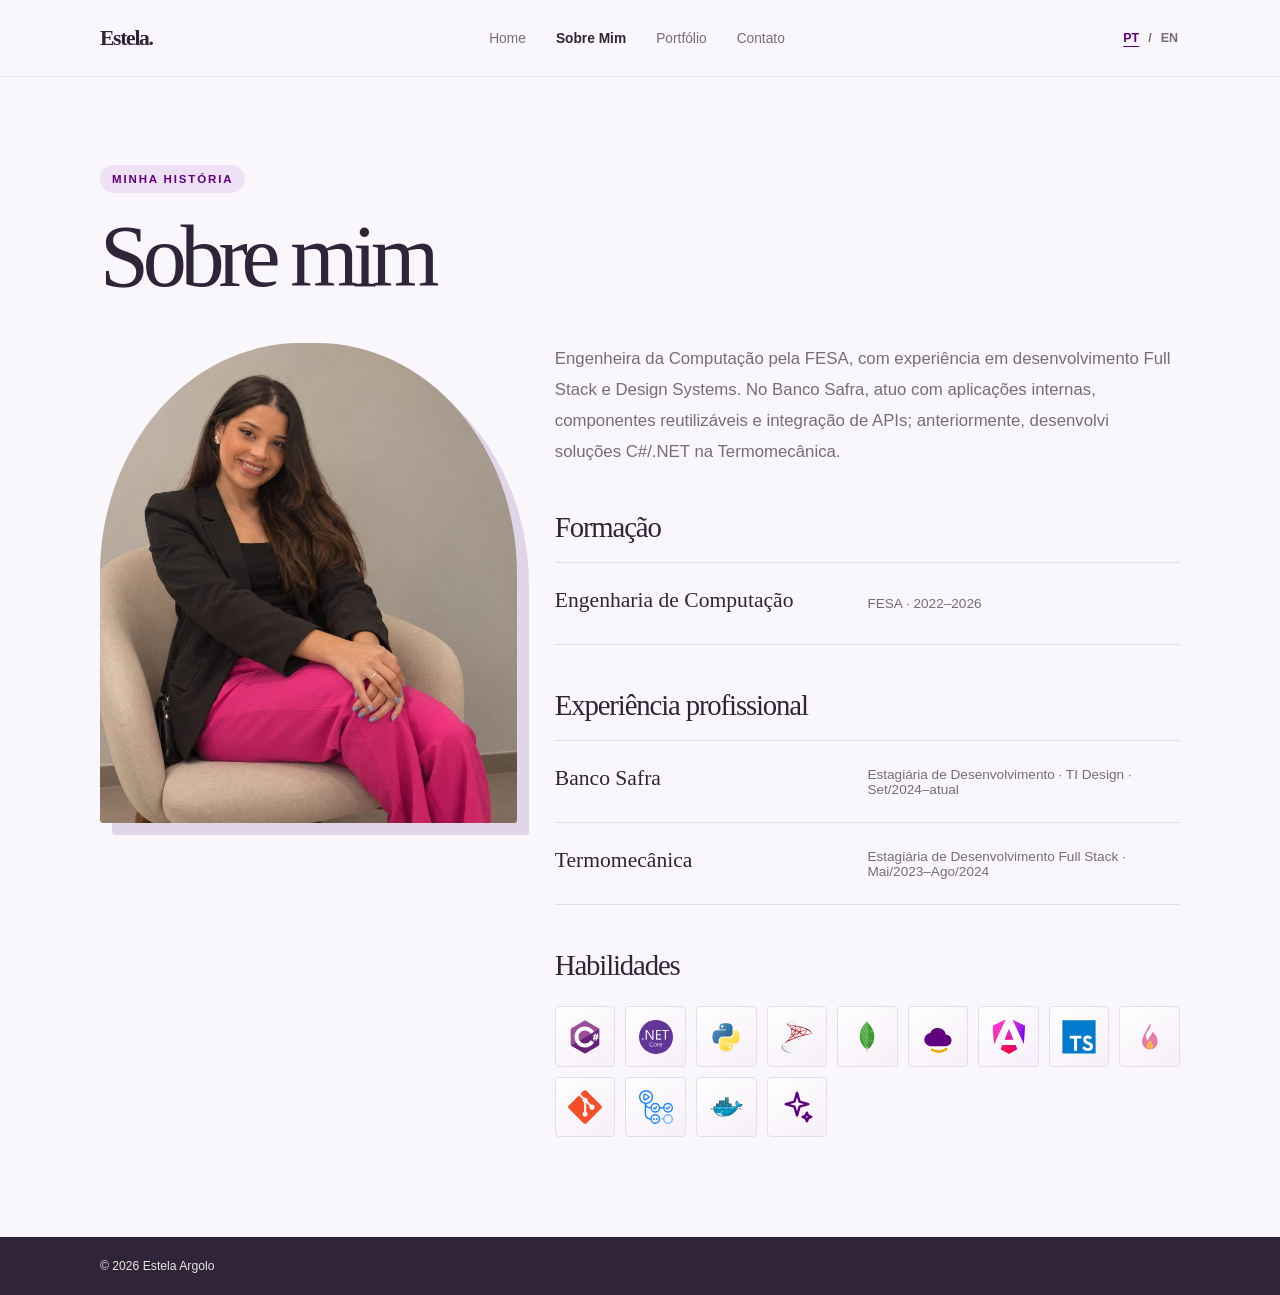
==== commit 5cc22fd5: "feat: adiciona suporte PT/EN e ajusta loading do portfólio Co-authored-by: Copilot <223556219+Copilo" ====
--- a/about.html
+++ b/about.html
@@ -7,7 +7,7 @@
     <meta name="description" content="Conheça a trajetória, experiência e habilidades de Estela Argolo.">
     <title>Sobre — Estela Argolo</title>
     <link rel="stylesheet" href="styles.css">
-    <script src="translations.js"></script>
+    <script src="language.js" defer></script>
 </head>
 <body>
     <a class="skip-link" href="#conteudo">Pular para o conteúdo</a>
@@ -15,48 +15,48 @@
         <nav class="navigation container" aria-label="Navegação principal">
             <a class="brand" href="index.html" aria-label="Estela Argolo, início">Estela.</a>
             <ul class="nav-links">
-                <li><a href="index.html" data-i18n="navHome">Home</a></li>
-                <li><a href="about.html" aria-current="page" data-i18n="navAbout">Sobre Mim</a></li>
-                <li><a href="work.html" data-i18n="navWork">Portfólio</a></li>
-                <li><a href="contact.html" data-i18n="navContact">Contato</a></li>
+                <li><a href="index.html">Home</a></li>
+                <li><a href="about.html" aria-current="page">Sobre Mim</a></li>
+                <li><a href="work.html">Portfólio</a></li>
+                <li><a href="contact.html">Contato</a></li>
             </ul>
-            <div class="language-selector">
-                <a href="#" class="lang-link active" data-lang="pt">PT</a>
-                <span>/</span>
-                <a href="#" class="lang-link" data-lang="en">EN</a>
+            <div class="language-switch" role="group" aria-label="Idioma">
+                <button type="button" data-language="pt" aria-pressed="true">PT</button>
+                <span aria-hidden="true">/</span>
+                <button type="button" data-language="en" aria-pressed="false">EN</button>
             </div>
         </nav>
     </header>
 
     <main class="container page-main" id="conteudo">
         <header class="page-heading">
-            <p class="section-kicker" data-i18n="aboutMyStory">Minha história</p>
-            <h1 data-i18n="aboutTitle">Sobre mim</h1>
+            <p class="section-kicker">Minha história</p>
+            <h1>Sobre mim</h1>
         </header>
         <section class="about-layout" aria-labelledby="about-title">
             <h2 class="visually-hidden" id="about-title">Conheça Estela</h2>
             <img class="about-photo" src="assets/sobremim.jpeg" alt="Estela sentada em uma poltrona, vestindo blazer preto e calça rosa">
             <div class="about-details">
-                <p class="about-copy" data-i18n="aboutCopy">Engenheira da Computação pela FESA, com experiência em desenvolvimento Full Stack e Design Systems. No Banco Safra, atuo com aplicações internas, componentes reutilizáveis e integração de APIs; anteriormente, desenvolvi soluções C#/.NET na Termomecânica.</p>
-                <h2 class="subheading" data-i18n="formation">Formação</h2>
+                <p class="about-copy">Engenheira da Computação pela FESA, com experiência em desenvolvimento Full Stack e Design Systems. No Banco Safra, atuo com aplicações internas, componentes reutilizáveis e integração de APIs; anteriormente, desenvolvi soluções C#/.NET na Termomecânica.</p>
+                <h2 class="subheading">Formação</h2>
                 <div class="experience-list">
                     <article class="experience-row">
-                        <h3 data-i18n="educationDegree">Engenharia de Computação</h3>
-                        <p data-i18n="educationSchool">FESA · 2022–2026</p>
+                        <h3>Engenharia de Computação</h3>
+                        <p>FESA · 2022–2026</p>
                     </article>
                 </div>
-                <h2 class="subheading" data-i18n="professionalExperience">Experiência profissional</h2>
+                <h2 class="subheading">Experiência profissional</h2>
                 <div class="experience-list">
                     <article class="experience-row">
-                        <h3 data-i18n="company1">Banco Safra</h3>
-                        <p data-i18n="company1Role">Estagiária de Desenvolvimento · TI Design · Set/2024–atual</p>
+                        <h3>Banco Safra</h3>
+                        <p>Estagiária de Desenvolvimento · TI Design · Set/2024–atual</p>
                     </article>
                     <article class="experience-row">
-                        <h3 data-i18n="company2">Termomecânica</h3>
-                        <p data-i18n="company2Role">Estagiária de Desenvolvimento Full Stack · Mai/2023–Ago/2024</p>
+                        <h3>Termomecânica</h3>
+                        <p>Estagiária de Desenvolvimento Full Stack · Mai/2023–Ago/2024</p>
                     </article>
                 </div>
-                <h2 class="subheading" data-i18n="skills">Habilidades</h2>
+                <h2 class="subheading">Habilidades</h2>
                 <div class="skill-list" role="list" aria-label="Habilidades técnicas">
                     <span class="skill-item" role="listitem" tabindex="0" aria-label="C#" data-tooltip="C#"><img class="skill-icon" src="assets/skills/csharp.svg" alt=""></span>
                     <span class="skill-item" role="listitem" tabindex="0" aria-label=".NET" data-tooltip=".NET"><img class="skill-icon" src="assets/skills/dotnet.svg" alt=""></span>
@@ -84,7 +84,7 @@
 
     <footer class="site-footer">
         <div class="container footer-inner">
-            <p data-i18n="copyright">© 2026 Estela Argolo</p>
+            <p>© 2026 Estela Argolo</p>
         </div>
     </footer>
 </body>
--- a/styles.css
+++ b/styles.css
@@ -1,15 +1,15 @@
 :root {
             color-scheme: light;
-            --paper: #fff7fa;
-            --surface: #fffdfd;
-            --ink: #34262d;
-            --muted: #806d77;
-            --line: #eedde5;
-            --accent: #f2b9ce;
-            --accent-strong: #e77ca3;
-            --accent-dark: #a94f74;
-            --sand: #e8ded1;
-            --sand-light: #f4eee7;
+            --paper: #faf7fc;
+            --surface: #fffefe;
+            --ink: #302438;
+            --muted: #756b7d;
+            --line: #e6ddea;
+            --accent: #d9b8e8;
+            --accent-strong: #a64ac0;
+            --accent-dark: #600080;
+            --sand: #e0d6e8;
+            --sand-light: #f3eef7;
             --serif: Georgia, "Times New Roman", serif;
             --sans: "Segoe UI", Arial, sans-serif;
             --content: 1080px;
@@ -30,6 +30,85 @@
             color: var(--ink);
             font-family: var(--sans);
             -webkit-font-smoothing: antialiased;
+        }
+
+        .page-loader {
+            position: fixed;
+            inset: 0;
+            z-index: 10;
+            display: flex;
+            flex-direction: column;
+            align-items: center;
+            justify-content: center;
+            gap: 8px;
+            background: #fff;
+            opacity: 1;
+            visibility: visible;
+            transition: opacity 240ms ease, visibility 240ms ease;
+        }
+
+        html.page-loader-skipped .page-loader {
+            display: none;
+        }
+
+        .page-loader-gif {
+            position: relative;
+            display: block;
+            width: min(180px, 70vw, 36vh);
+            height: auto;
+            object-fit: contain;
+            clip-path: inset(14px);
+        }
+
+        .page-loader-dots {
+            display: flex;
+            align-items: center;
+            gap: 6px;
+            height: 12px;
+        }
+
+        .page-loader-dots span {
+            width: 7px;
+            height: 7px;
+            border-radius: 50%;
+            background: #600080;
+            animation: loader-dot-pulse 900ms ease-in-out infinite;
+        }
+
+        .page-loader-dots span:nth-child(2) {
+            animation-delay: 150ms;
+        }
+
+        .page-loader-dots span:nth-child(3) {
+            animation-delay: 300ms;
+        }
+
+        @keyframes loader-dot-pulse {
+            0%, 60%, 100% {
+                opacity: 0.35;
+                transform: translateY(0);
+            }
+
+            30% {
+                opacity: 1;
+                transform: translateY(-4px);
+            }
+        }
+
+        .page-loader.is-hidden {
+            opacity: 0;
+            visibility: hidden;
+            pointer-events: none;
+        }
+
+        @media (prefers-reduced-motion: reduce) {
+            .page-loader {
+                transition: none;
+            }
+
+            .page-loader-dots span {
+                animation: none;
+            }
         }
 
         a {
@@ -66,7 +145,7 @@
             top: 0;
             z-index: 4;
             border-bottom: 1px solid rgb(32 34 31 / 9%);
-            background: rgb(255 247 250 / 92%);
+            background: rgb(250 247 252 / 92%);
             backdrop-filter: blur(14px);
         }
 
@@ -111,34 +190,34 @@
             font-weight: 700;
         }
 
-        .language-selector {
-            display: flex;
-            align-items: center;
-            gap: 6px;
-            margin-left: auto;
-            font-size: 0.8rem;
-            font-weight: 500;
-        }
-
-        .language-selector a {
+        .language-switch {
+            display: inline-flex;
+            align-items: center;
+            gap: 7px;
+            flex-shrink: 0;
+            color: var(--muted);
+            font-size: 0.78rem;
+            font-weight: 650;
+        }
+
+        .language-switch button {
+            padding: 5px 2px;
+            border: 0;
+            background: transparent;
+            color: inherit;
+            font: inherit;
             cursor: pointer;
-            text-decoration: none;
-            color: var(--muted);
             transition: color 160ms ease;
-            padding: 4px 6px;
-        }
-
-        .language-selector a:hover {
-            color: var(--ink);
-        }
-
-        .language-selector a.active {
-            color: var(--ink);
-            font-weight: 700;
-        }
-
-        .language-selector span {
-            color: #ccc;
+        }
+
+        .language-switch button:hover,
+        .language-switch button[aria-pressed="true"] {
+            color: var(--accent-dark);
+        }
+
+        .language-switch button[aria-pressed="true"] {
+            text-decoration: underline;
+            text-underline-offset: 4px;
         }
 
         .content-section {
@@ -148,7 +227,7 @@
         }
 
         .soft-section {
-            background: linear-gradient(120deg, #f8edf0, var(--sand-light));
+            background: linear-gradient(120deg, #f3edf7, var(--sand-light));
         }
 
         .section-heading {
@@ -173,7 +252,7 @@
             width: fit-content;
             padding: 8px 12px;
             border-radius: 999px;
-            background: #f9dce7;
+            background: #efe1f5;
         }
 
         .text-link {
@@ -250,7 +329,7 @@
             min-height: 220px;
             padding: 26px;
             border: 1px solid var(--line);
-            background: linear-gradient(145deg, #fffdfd 55%, #fceaf0 78%, var(--sand-light));
+            background: linear-gradient(145deg, #fffefe 55%, #f3e9f8 78%, var(--sand-light));
             transition: transform 180ms ease, border-color 180ms ease;
         }
 
@@ -334,7 +413,7 @@
             width: clamp(260px, 38vw, 460px);
             height: clamp(280px, 39vw, 430px);
             border-radius: 45% 55% 65% 35% / 41% 45% 55% 59%;
-            background: linear-gradient(145deg, #f8d4e1 8%, #edb8bf 55%, var(--sand) 100%);
+            background: linear-gradient(145deg, #e8c9f3 8%, #d7b6e8 55%, var(--sand) 100%);
             opacity: 0.68;
             transform: rotate(8deg);
         }
@@ -346,7 +425,7 @@
             height: 28px;
             border-radius: 50%;
             background: var(--accent-strong);
-            box-shadow: 30px 30px 0 -9px #f2bfd1;
+            box-shadow: 30px 30px 0 -9px #dbc2e9;
         }
 
         .eyebrow, .section-kicker {
@@ -448,7 +527,7 @@
             aspect-ratio: 0.83;
             overflow: hidden;
             border-radius: 48% 48% 4px 4px;
-            box-shadow: 13px 13px 0 rgb(232 222 209 / 92%);
+            box-shadow: 13px 13px 0 rgb(224 214 232 / 92%);
             justify-self: end;
         }
 
@@ -491,7 +570,7 @@
 
         .project-card:first-child {
             border-top: 4px solid var(--accent-strong);
-            background: linear-gradient(150deg, #fffdfd 55%, #fceaf0 78%, var(--sand-light));
+            background: linear-gradient(150deg, #fffefe 55%, #f3e9f8 78%, var(--sand-light));
         }
 
         .project-feature {
@@ -684,9 +763,9 @@
             bottom: 10px;
             max-width: calc(100% - 20px);
             padding: 6px 10px;
-            border: 1px solid rgb(238 221 229 / 90%);
+            border: 1px solid rgb(230 221 234 / 90%);
             border-radius: 999px;
-            background: rgb(255 253 253 / 94%);
+            background: rgb(255 254 254 / 94%);
             color: var(--ink);
             font-size: 0.72rem;
             line-height: 1.3;
@@ -712,7 +791,7 @@
             padding: 0;
             border: 0;
             border-radius: 50%;
-            background: #d9cbd1;
+            background: #d7cbdc;
             cursor: pointer;
         }
 
@@ -788,7 +867,7 @@
 
         .project-card:hover {
             transform: translateY(-4px);
-            border-color: #dda0b8;
+            border-color: #cbb5d6;
         }
 
         .project-index {
@@ -826,12 +905,12 @@
             padding: 7px 10px;
             border: 1px solid var(--line);
             border-radius: 2px;
-            color: #68545e;
+            color: var(--muted);
             font-size: 0.72rem;
         }
 
         .placeholder-label {
-            color: #a0808e;
+            color: var(--accent-dark);
             font-style: italic;
         }
 
@@ -898,7 +977,7 @@
         .about-copy {
             max-width: 620px;
             margin: 0;
-            color: #68545e;
+            color: var(--muted);
             font-size: 1.05rem;
             line-height: 1.85;
         }
@@ -929,7 +1008,7 @@
             place-items: center;
             border: 1px solid var(--line);
             border-radius: 4px;
-            background: linear-gradient(145deg, var(--surface), #fcf1f5);
+            background: linear-gradient(145deg, var(--surface), #f6f0f9);
             transition: transform 160ms ease, border-color 160ms ease, box-shadow 160ms ease;
         }
 
@@ -937,7 +1016,7 @@
         .skill-item:focus-visible {
             transform: translateY(-2px);
             border-color: var(--accent-strong);
-            box-shadow: 0 6px 16px rgb(169 79 116 / 10%);
+            box-shadow: 0 6px 16px rgb(96 0 128 / 10%);
         }
 
         .skill-item:focus-visible {
@@ -986,7 +1065,7 @@
             overflow: hidden;
             width: 100%;
             padding-block: 82px 96px;
-            background: linear-gradient(115deg, #f6d5e2 0%, #f8e8e8 56%, #eee4d8 100%);
+            background: linear-gradient(115deg, #ead9f2 0%, #f1e9f5 56%, #eee7f2 100%);
         }
 
         .contact-section::after {
@@ -995,7 +1074,7 @@
             right: 5%;
             width: 230px;
             height: 230px;
-            border: 28px solid rgb(231 124 163 / 22%);
+            border: 28px solid rgb(96 0 128 / 18%);
             border-radius: 50%;
             content: "";
             pointer-events: none;
@@ -1030,7 +1109,7 @@
         .contact-layout p {
             max-width: 370px;
             margin: 18px 0 0;
-            color: #765d68;
+            color: var(--muted);
             line-height: 1.7;
         }
 
@@ -1056,6 +1135,29 @@
 
         .site-footer p {
             margin: 0;
+        }
+
+        @media (max-width: 560px) {
+            .navigation {
+                position: relative;
+                align-items: flex-start;
+                flex-direction: column;
+                justify-content: center;
+                gap: 7px;
+                padding-block: 10px;
+            }
+
+            .language-switch {
+                position: absolute;
+                top: 11px;
+                right: 0;
+            }
+
+            .nav-links {
+                gap: 10px;
+                width: 100%;
+                justify-content: space-between;
+            }
         }
 
         @media (max-width: 820px) {
@@ -1205,11 +1307,18 @@
             }
 
             .navigation {
+                position: relative;
                 align-items: flex-start;
                 flex-direction: column;
                 justify-content: center;
                 gap: 7px;
                 padding-block: 10px;
+            }
+
+            .language-switch {
+                position: absolute;
+                top: 11px;
+                right: 0;
             }
 
             .nav-links {
@@ -1284,7 +1393,7 @@
 
         .project-card:hover {
             transform: translateY(-3px);
-            border-color: #e4c7d2;
+            border-color: #d8c8e0;
             box-shadow: 0 12px 28px rgb(52 38 45 / 8%);
         }
 
@@ -1342,9 +1451,9 @@
             display: grid;
             place-items: center;
             overflow: hidden;
-            border: 1px solid #f0e8e7;
+            border: 1px solid var(--line);
             border-radius: 6px;
-            background: #f8f5f2;
+            background: #f7f4f8;
         }
 
         .project-preview img {
@@ -1394,9 +1503,9 @@
         .carousel-viewport {
             aspect-ratio: 1.62 / 1;
             overflow: hidden;
-            border: 1px solid #f0e8e7;
+            border: 1px solid var(--line);
             border-radius: 6px;
-            background: #f8f5f2;
+            background: #f7f4f8;
         }
 
         .project-home-carousel .carousel-viewport,
@@ -1430,9 +1539,9 @@
             min-height: 0;
             height: auto;
             aspect-ratio: 1.55 / 1;
-            border: 1px solid #f0e8e7;
+            border: 1px solid var(--line);
             border-radius: 6px;
-            background: #f8f5f2;
+            background: #f7f4f8;
         }
 
         .project-tags {
@@ -1467,7 +1576,7 @@
         }
 
         .tech-mark {
-            border: 1px solid #eadde1;
+            border: 1px solid var(--line);
             border-radius: 7px;
             background: #fff;
             color: var(--accent-dark);
@@ -1512,8 +1621,8 @@
         .project-home-actions a:hover,
         .project-github-link:hover {
             transform: translateY(-1px);
-            border-color: #d8aebe;
-            background: #fff7fa;
+            border-color: #cbb5d6;
+            background: var(--paper);
         }
 
         .project-github-link {
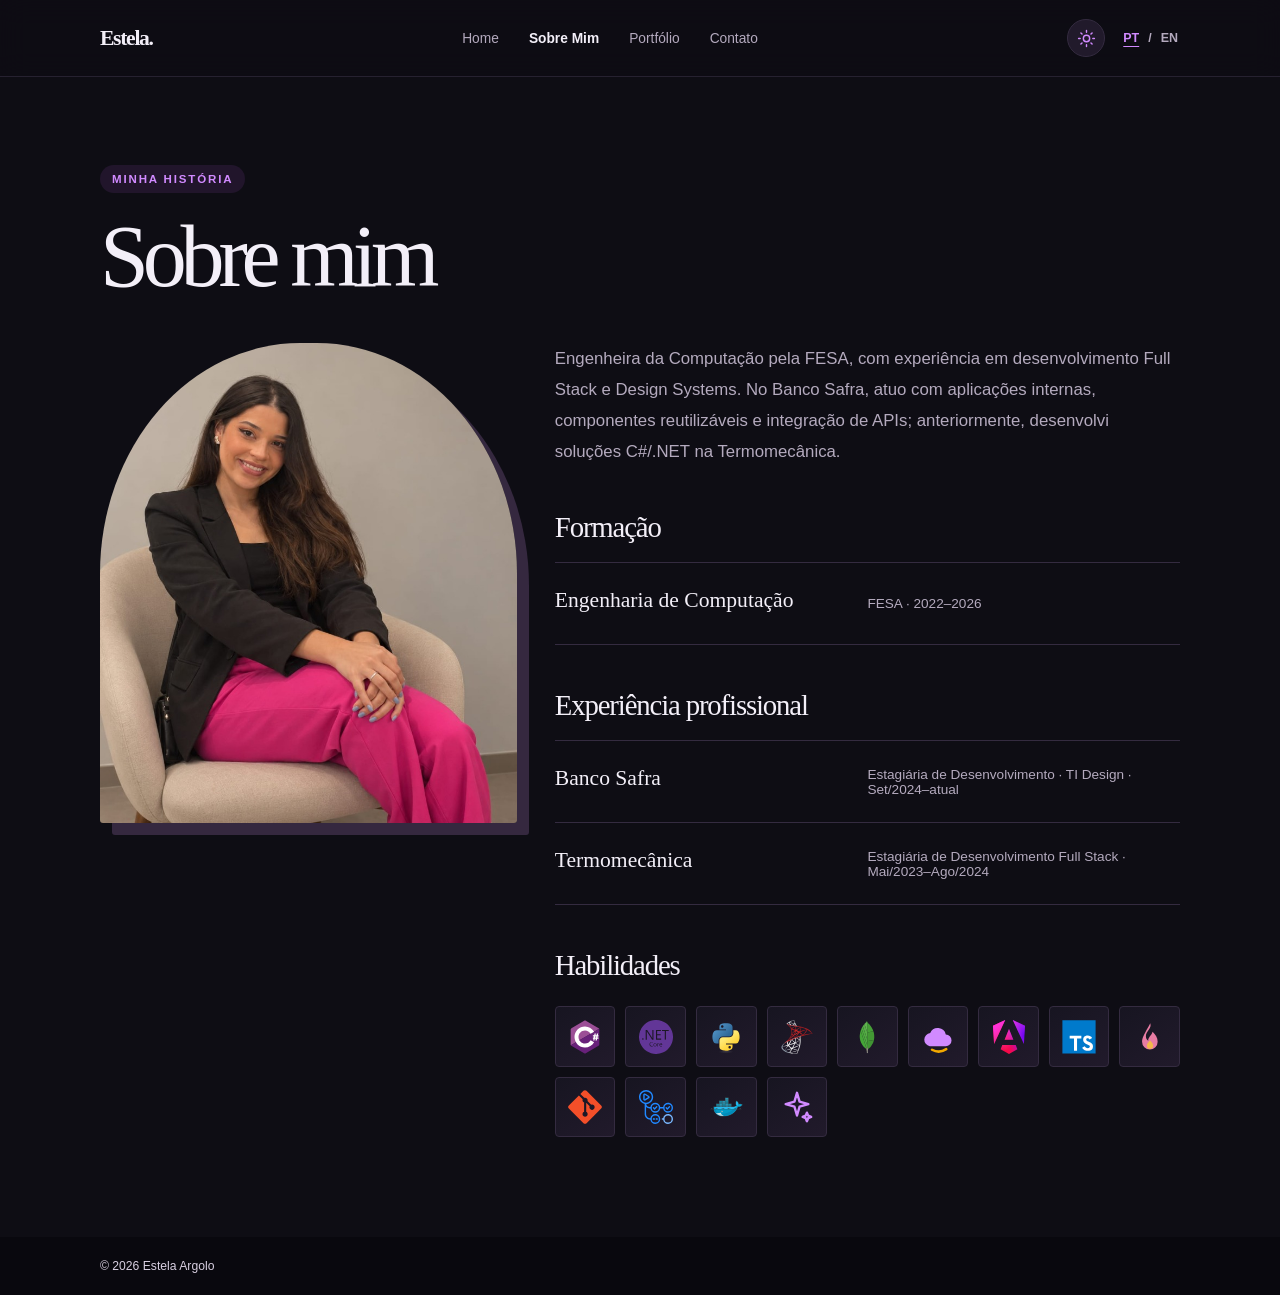
==== commit 3aa8f3f2: "Publish dark mode and programmer loader" ====
--- a/about.html
+++ b/about.html
@@ -6,8 +6,10 @@
     <meta name="theme-color" content="#fff7fa">
     <meta name="description" content="Conheça a trajetória, experiência e habilidades de Estela Argolo.">
     <title>Sobre — Estela Argolo</title>
+    <script src="theme.js"></script>
     <link rel="stylesheet" href="styles.css">
     <script src="language.js" defer></script>
+    <script src="analytics.js" defer></script>
 </head>
 <body>
     <a class="skip-link" href="#conteudo">Pular para o conteúdo</a>
@@ -20,10 +22,16 @@
                 <li><a href="work.html">Portfólio</a></li>
                 <li><a href="contact.html">Contato</a></li>
             </ul>
-            <div class="language-switch" role="group" aria-label="Idioma">
-                <button type="button" data-language="pt" aria-pressed="true">PT</button>
-                <span aria-hidden="true">/</span>
-                <button type="button" data-language="en" aria-pressed="false">EN</button>
+            <div class="header-tools">
+                <button class="theme-toggle" type="button" data-theme-toggle aria-label="Ativar modo escuro" title="Ativar modo escuro">
+                    <svg class="theme-icon theme-icon-moon" aria-hidden="true" viewBox="0 0 24 24"><path d="M20.2 15.4A8.6 8.6 0 0 1 8.6 3.8 8.7 8.7 0 1 0 20.2 15.4Z"/></svg>
+                    <svg class="theme-icon theme-icon-sun" aria-hidden="true" viewBox="0 0 24 24"><circle cx="12" cy="12" r="4"/><path d="M12 2v2m0 16v2M4.93 4.93l1.42 1.42m11.3 11.3 1.42 1.42M2 12h2m16 0h2M4.93 19.07l1.42-1.42m11.3-11.3 1.42-1.42"/></svg>
+                </button>
+                <div class="language-switch" role="group" aria-label="Idioma">
+                    <button type="button" data-language="pt" aria-pressed="true">PT</button>
+                    <span aria-hidden="true">/</span>
+                    <button type="button" data-language="en" aria-pressed="false">EN</button>
+                </div>
             </div>
         </nav>
     </header>
--- a/styles.css
+++ b/styles.css
@@ -41,7 +41,7 @@
             align-items: center;
             justify-content: center;
             gap: 8px;
-            background: #fff;
+            background: var(--paper);
             opacity: 1;
             visibility: visible;
             transition: opacity 240ms ease, visibility 240ms ease;
@@ -58,6 +58,8 @@
             height: auto;
             object-fit: contain;
             clip-path: inset(14px);
+            border-radius: 14px;
+            background: #fff;
         }
 
         .page-loader-dots {
@@ -71,7 +73,7 @@
             width: 7px;
             height: 7px;
             border-radius: 50%;
-            background: #600080;
+            background: var(--accent-dark);
             animation: loader-dot-pulse 900ms ease-in-out infinite;
         }
 
@@ -218,6 +220,51 @@
         .language-switch button[aria-pressed="true"] {
             text-decoration: underline;
             text-underline-offset: 4px;
+        }
+
+        .header-tools {
+            display: flex;
+            align-items: center;
+            gap: 16px;
+            flex-shrink: 0;
+        }
+
+        .theme-toggle {
+            width: 38px;
+            height: 38px;
+            display: grid;
+            place-items: center;
+            padding: 0;
+            border: 1px solid var(--line);
+            border-radius: 50%;
+            background: var(--surface);
+            color: var(--accent-dark);
+            cursor: pointer;
+            transition: background 160ms ease, border-color 160ms ease, color 160ms ease, transform 160ms ease;
+        }
+
+        .theme-toggle:hover {
+            transform: translateY(-2px);
+            border-color: var(--accent-strong);
+        }
+
+        .theme-toggle:focus-visible {
+            outline: 3px solid var(--accent-dark);
+            outline-offset: 3px;
+        }
+
+        .theme-icon {
+            width: 19px;
+            height: 19px;
+            fill: none;
+            stroke: currentColor;
+            stroke-linecap: round;
+            stroke-linejoin: round;
+            stroke-width: 1.8;
+        }
+
+        .theme-icon-sun {
+            display: none;
         }
 
         .content-section {
@@ -1089,10 +1136,10 @@
         .contact-layout {
             position: relative;
             z-index: 1;
-            display: flex;
-            align-items: end;
-            justify-content: space-between;
-            gap: 32px;
+            display: grid;
+            grid-template-columns: minmax(0, 1fr) minmax(320px, 0.85fr);
+            align-items: center;
+            gap: clamp(32px, 6vw, 88px);
         }
 
         .contact-layout h1,
@@ -1117,7 +1164,65 @@
             display: flex;
             flex-wrap: wrap;
             gap: 10px;
-            justify-content: flex-end;
+            justify-content: flex-start;
+            margin-top: 28px;
+        }
+
+        .contact-form {
+            display: grid;
+            gap: 16px;
+            padding: clamp(22px, 4vw, 34px);
+            border: 1px solid rgb(96 0 128 / 12%);
+            border-radius: 20px;
+            background: rgb(255 254 254 / 88%);
+            box-shadow: 0 20px 55px rgb(48 36 56 / 9%);
+        }
+
+        .form-field {
+            display: grid;
+            gap: 7px;
+        }
+
+        .form-field label {
+            color: var(--ink);
+            font-size: 0.88rem;
+            font-weight: 650;
+        }
+
+        .form-field input,
+        .form-field textarea {
+            width: 100%;
+            border: 1px solid #d9cfdf;
+            border-radius: 10px;
+            padding: 11px 13px;
+            background: #fff;
+            color: var(--ink);
+            font: inherit;
+        }
+
+        .form-field textarea {
+            min-height: 130px;
+            resize: vertical;
+        }
+
+        .form-field input:focus-visible,
+        .form-field textarea:focus-visible {
+            outline: 3px solid rgb(96 0 128 / 25%);
+            border-color: var(--accent-dark);
+        }
+
+        .contact-submit {
+            width: 100%;
+            border: 0;
+            cursor: pointer;
+            font: inherit;
+        }
+
+        .contact-form .contact-form-note {
+            max-width: none;
+            margin: -4px 0 0;
+            font-size: 0.78rem;
+            line-height: 1.5;
         }
 
         .site-footer {
@@ -1147,7 +1252,7 @@
                 padding-block: 10px;
             }
 
-            .language-switch {
+            .header-tools {
                 position: absolute;
                 top: 11px;
                 right: 0;
@@ -1292,8 +1397,9 @@
             }
 
             .contact-layout {
+                grid-template-columns: 1fr;
                 align-items: start;
-                flex-direction: column;
+                gap: 32px;
             }
 
             .contact-links {
@@ -1315,10 +1421,8 @@
                 padding-block: 10px;
             }
 
-            .language-switch {
-                position: absolute;
-                top: 11px;
-                right: 0;
+            .header-tools {
+                top: 8px;
             }
 
             .nav-links {
@@ -1641,6 +1745,188 @@
             grid-column: 2;
         }
 
+        html[data-theme="dark"] {
+            color-scheme: dark;
+            --paper: #0e0d14;
+            --surface: #171521;
+            --ink: #f3eff8;
+            --muted: #b4aabe;
+            --line: #342b40;
+            --accent: #d598ff;
+            --accent-strong: #b33eff;
+            --accent-dark: #d18aff;
+            --sand: #35283f;
+            --sand-light: #211a2b;
+        }
+
+        html[data-theme="dark"] .site-header {
+            border-bottom-color: rgb(223 191 255 / 12%);
+            background: rgb(14 13 20 / 92%);
+        }
+
+        html[data-theme="dark"] .page-loader {
+            background: radial-gradient(circle, #21152b 0%, var(--paper) 68%);
+        }
+
+        html[data-theme="dark"] .page-loader-gif {
+            background: #190c21;
+            box-shadow: 0 16px 48px rgb(0 0 0 / 32%);
+        }
+
+        html[data-theme="dark"] .soft-section {
+            background: linear-gradient(120deg, #17121f, #1d1727);
+        }
+
+        html[data-theme="dark"] .section-kicker,
+        html[data-theme="dark"] .eyebrow {
+            background: #21152b;
+        }
+
+        html[data-theme="dark"] .service-card,
+        html[data-theme="dark"] .project-card:first-child {
+            background: linear-gradient(145deg, #191622 55%, #21182b 78%, var(--sand-light));
+        }
+
+        html[data-theme="dark"] .hero::before {
+            background: linear-gradient(145deg, #49235f 8%, #382047 55%, #282034 100%);
+            opacity: 0.62;
+        }
+
+        html[data-theme="dark"] .hero::after {
+            box-shadow: 30px 30px 0 -9px #8f45ad;
+        }
+
+        html[data-theme="dark"] .button:not(.button-secondary) {
+            border-color: #9c35d3;
+            background: #8e2bb8;
+            color: #fff;
+        }
+
+        html[data-theme="dark"] .button:not(.button-secondary):hover {
+            border-color: #b44be8;
+            background: #a53bd2;
+        }
+
+        html[data-theme="dark"] .button-secondary {
+            background: transparent;
+            border-color: var(--accent-strong);
+            color: var(--ink);
+        }
+
+        html[data-theme="dark"] .button-secondary:hover {
+            background: #251b30;
+        }
+
+        html[data-theme="dark"] .portrait {
+            box-shadow: 13px 13px 0 rgb(151 57 202 / 42%);
+        }
+
+        html[data-theme="dark"] .project-card {
+            box-shadow: 0 5px 22px rgb(0 0 0 / 18%);
+        }
+
+        html[data-theme="dark"] .project-card:hover {
+            border-color: #784b91;
+            box-shadow: 0 12px 28px rgb(0 0 0 / 30%);
+        }
+
+        html[data-theme="dark"] .project-preview,
+        html[data-theme="dark"] .carousel-viewport,
+        html[data-theme="dark"] .project-image-link {
+            background: #111019;
+        }
+
+        html[data-theme="dark"] .carousel-slide figcaption {
+            border-color: rgb(107 75 126 / 88%);
+            background: rgb(23 21 33 / 94%);
+            color: var(--ink);
+        }
+
+        html[data-theme="dark"] .carousel-dot {
+            background: #5a4a65;
+        }
+
+        html[data-theme="dark"] .carousel-dot.is-active {
+            background: var(--accent-dark);
+        }
+
+        html[data-theme="dark"] .skill-item {
+            background: linear-gradient(145deg, var(--surface), #211a2b);
+        }
+
+        html[data-theme="dark"] .skill-item:hover,
+        html[data-theme="dark"] .skill-item:focus-visible {
+            box-shadow: 0 6px 16px rgb(179 62 255 / 18%);
+        }
+
+        html[data-theme="dark"] .skill-item::after {
+            border: 1px solid #68477b;
+            background: #241a2d;
+            color: #f3eff8;
+            box-shadow: 0 8px 24px rgb(0 0 0 / 35%);
+        }
+
+        html[data-theme="dark"] .contact-section {
+            background: linear-gradient(115deg, #17121f 0%, #1c1625 56%, #21172c 100%);
+        }
+
+        html[data-theme="dark"] .contact-section::after {
+            border-color: rgb(179 62 255 / 15%);
+        }
+
+        html[data-theme="dark"] .contact-form {
+            border-color: rgb(179 62 255 / 20%);
+            background: rgb(23 21 33 / 92%);
+            box-shadow: 0 20px 55px rgb(0 0 0 / 24%);
+        }
+
+        html[data-theme="dark"] .form-field input,
+        html[data-theme="dark"] .form-field textarea {
+            border-color: #493b54;
+            background: #100e17;
+            color: var(--ink);
+        }
+
+        html[data-theme="dark"] .form-field input:focus-visible,
+        html[data-theme="dark"] .form-field textarea:focus-visible {
+            outline-color: rgb(209 138 255 / 35%);
+        }
+
+        html[data-theme="dark"] .site-footer {
+            background: #09080e;
+            color: #d8cfe1;
+        }
+
+        html[data-theme="dark"] .project-actions a,
+        html[data-theme="dark"] .project-home-actions a,
+        html[data-theme="dark"] .project-github-link {
+            background: #211a2b;
+            color: var(--accent-dark);
+        }
+
+        html[data-theme="dark"] .project-actions a:hover,
+        html[data-theme="dark"] .project-home-actions a:hover,
+        html[data-theme="dark"] .project-github-link:hover {
+            border-color: #784b91;
+            background: #2a2035;
+        }
+
+        html[data-theme="dark"] .tech-mark {
+            background: #211a2b;
+        }
+
+        html[data-theme="dark"] .theme-toggle {
+            background: #211a2b;
+        }
+
+        html[data-theme="dark"] .theme-icon-moon {
+            display: none;
+        }
+
+        html[data-theme="dark"] .theme-icon-sun {
+            display: block;
+        }
+
         @media (max-width: 900px) {
             .project-grid,
             .content-section .project-grid {
